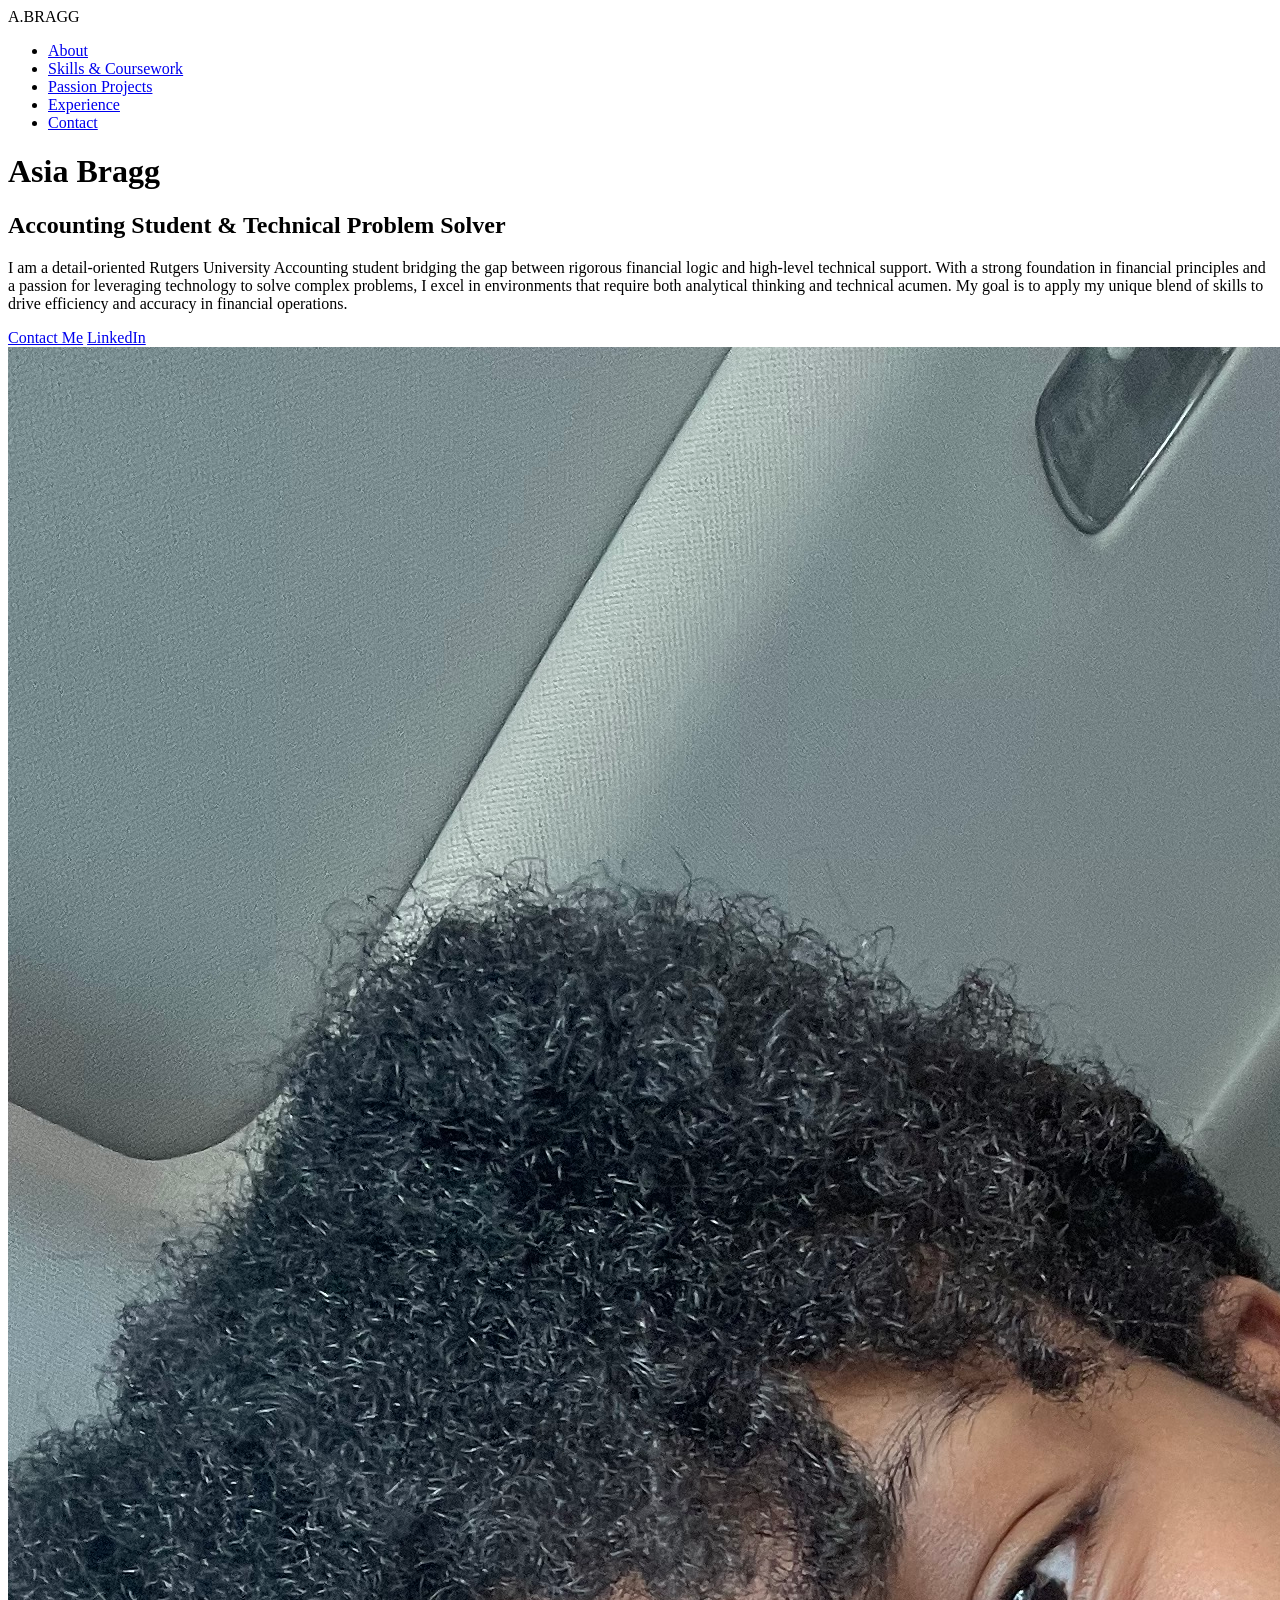
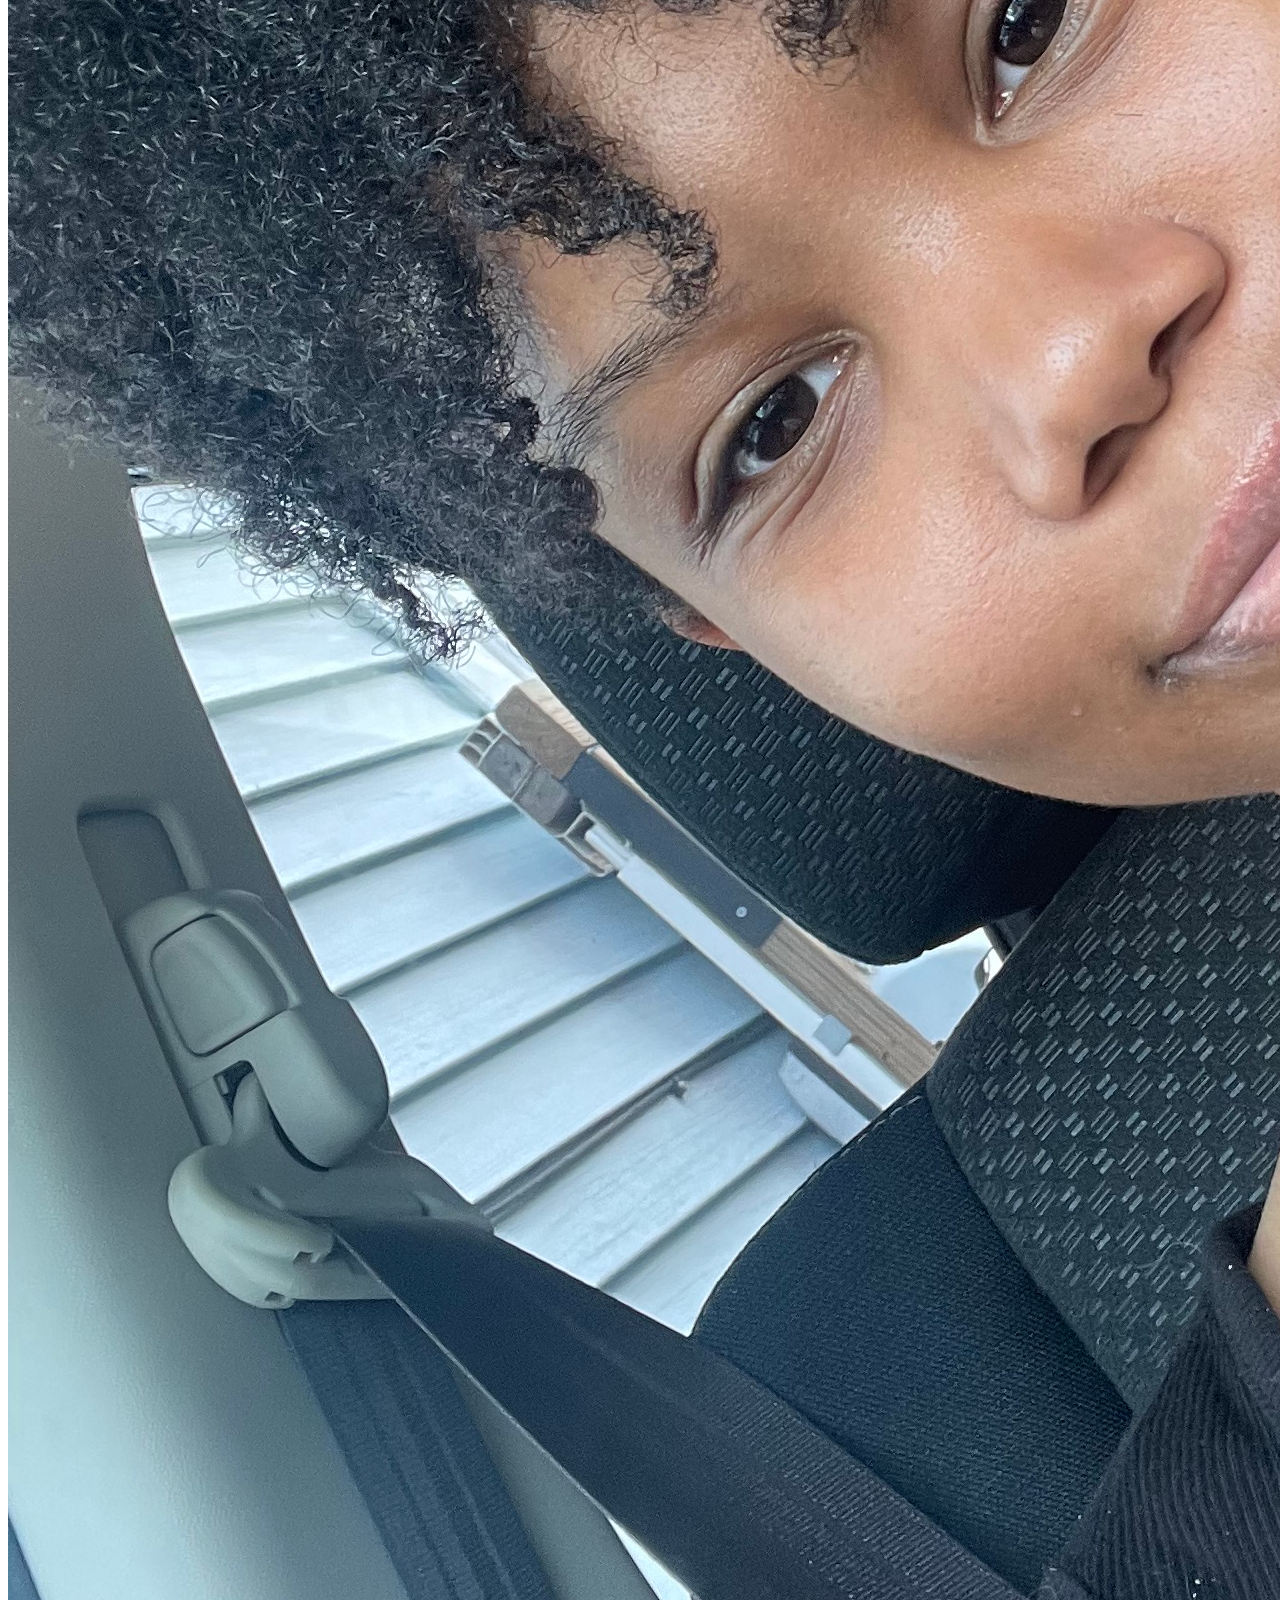
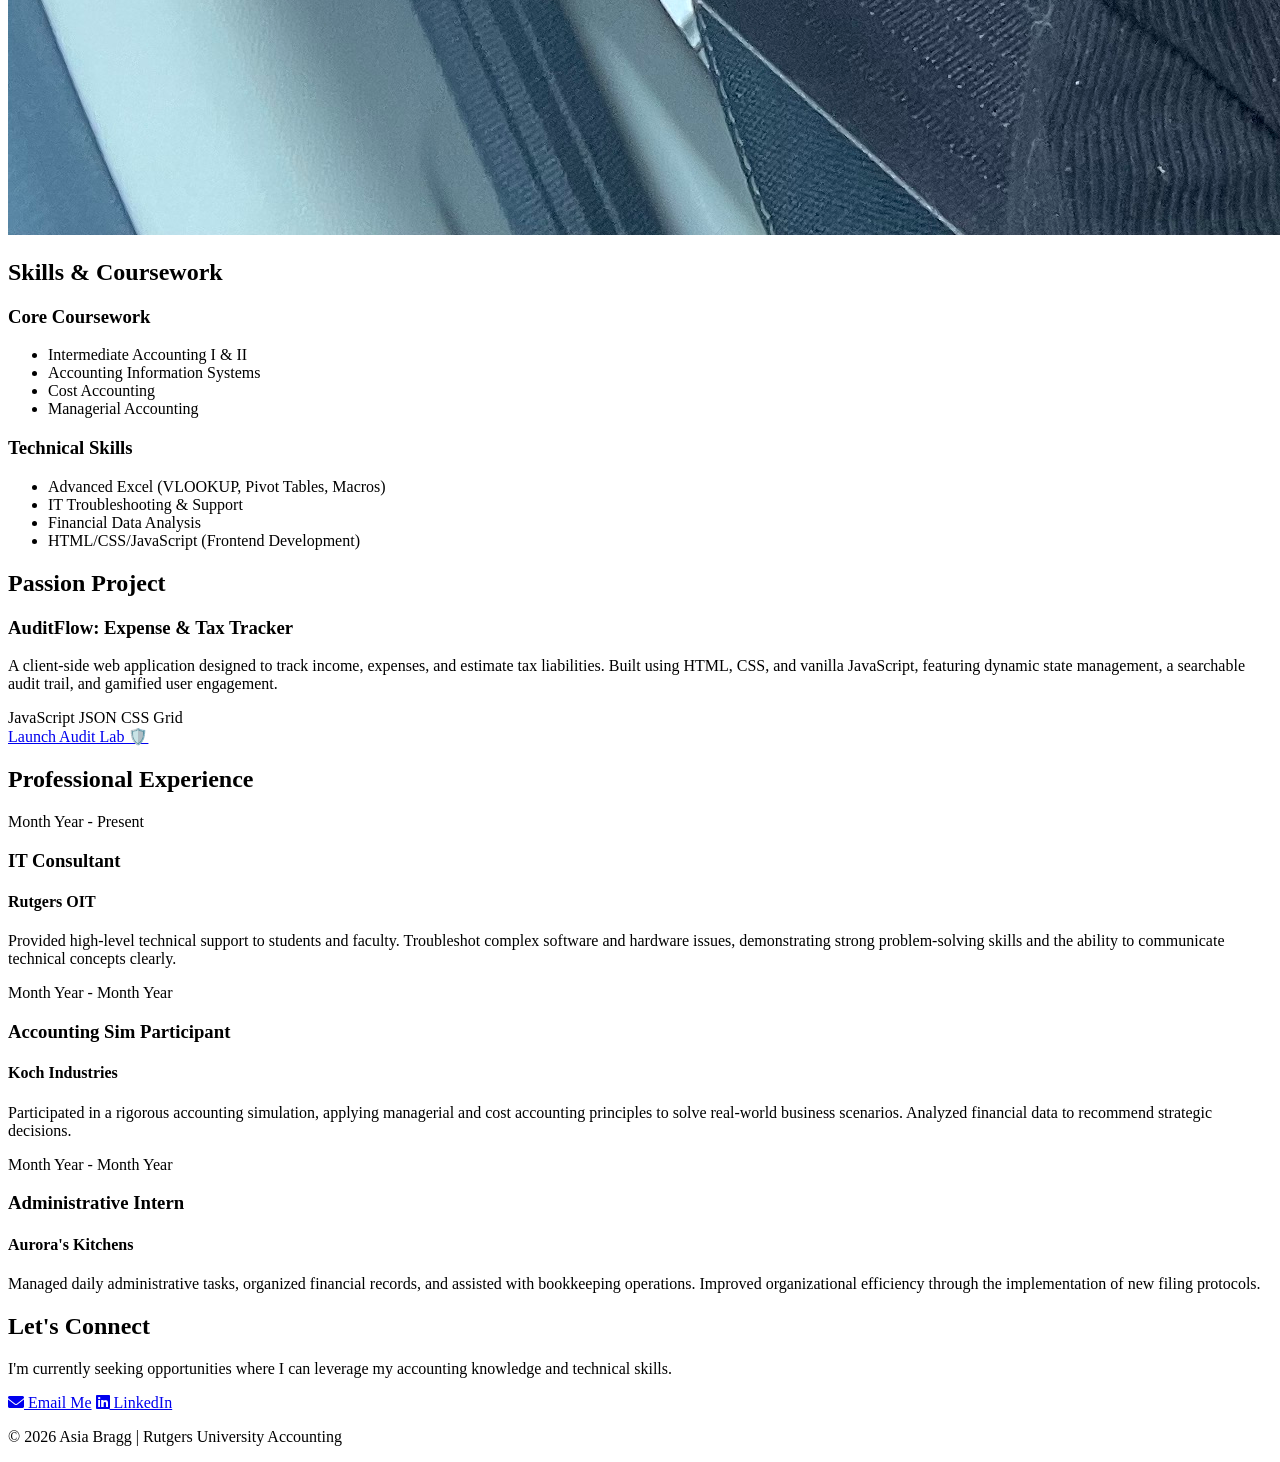
==== index.html @ c8099f39 "Update index.html" ====
<!DOCTYPE html>
<html lang="en">
<head>
    <meta charset="UTF-8">
    <meta name="viewport" content="width=device-width, initial-scale=1.0">
    <title>Asia Bragg | Portfolio</title>
    <link rel="stylesheet" href="style.css">
    <link rel="stylesheet" href="https://cdnjs.cloudflare.com/ajax/libs/font-awesome/6.0.0/css/all.min.css">
</head>
<body>

    <nav class="navbar slide-down">
        <div class="logo">A.BRAGG</div>
        <ul class="nav-links">
            <li><a href="#about">About</a></li>
            <li><a href="#skills">Skills & Coursework</a></li>
            <li><a href="#projects">Passion Projects</a></li>
            <li><a href="#experience">Experience</a></li>
            <li><a href="#contact">Contact</a></li>
        </ul>
    </nav>

    <header id="about" class="hero-section fade-in">
        <div class="hero-content">
            <h1>Asia Bragg</h1>
            <h2>Accounting Student & Technical Problem Solver</h2>
            <p class="professional-summary">
                I am a detail-oriented Rutgers University Accounting student bridging the gap between rigorous financial logic and high-level technical support. With a strong foundation in financial principles and a passion for leveraging technology to solve complex problems, I excel in environments that require both analytical thinking and technical acumen. My goal is to apply my unique blend of skills to drive efficiency and accuracy in financial operations.
            </p>
            <div class="hero-actions">
                <a href="#contact" class="btn primary-btn">Contact Me</a>
                <a href="https://www.linkedin.com/in/asia-bragg-b062862b4/" target="_blank" class="btn secondary-btn">LinkedIn</a>
            </div>
        </div>
        <div class="hero-image slide-up">
            <img src="assets/profilepic.jpeg" alt="Asia Bragg Portrait">
        </div>
    </header>

    <section id="skills" class="section-container fade-in-scroll">
        <h2 class="section-title">Skills & Coursework</h2>
        <div class="skills-grid">
            <div class="skill-category card hover-lift">
                <h3>Core Coursework</h3>
                <ul>
                    <li>Intermediate Accounting I & II</li>
                    <li>Accounting Information Systems</li>
                    <li>Cost Accounting</li>
                    <li>Managerial Accounting</li>
                </ul>
            </div>
            <div class="skill-category card hover-lift">
                <h3>Technical Skills</h3>
                <ul>
                    <li>Advanced Excel (VLOOKUP, Pivot Tables, Macros)</li>
                    <li>IT Troubleshooting & Support</li>
                    <li>Financial Data Analysis</li>
                    <li>HTML/CSS/JavaScript (Frontend Development)</li>
                </ul>
            </div>
        </div>
    </section>

    <section id="projects" class="section-container bg-light fade-in-scroll">
        <h2 class="section-title">Passion Project</h2>
        <div class="project-card card hover-scale">
            <div class="project-info">
                <h3>AuditFlow: Expense & Tax Tracker</h3>
                <p>A client-side web application designed to track income, expenses, and estimate tax liabilities. Built using HTML, CSS, and vanilla JavaScript, featuring dynamic state management, a searchable audit trail, and gamified user engagement.</p>
                <div class="project-tags">
                    <span>JavaScript</span>
                    <span>JSON</span>
                    <span>CSS Grid</span>
                </div>
                <a href="audit-lab/index.html" class="btn primary-btn mt-1">Launch Audit Lab 🛡️</a>
            </div>
        </div>
    </section>

    <section id="experience" class="section-container fade-in-scroll">
        <h2 class="section-title">Professional Experience</h2>
        <div class="timeline">
            
            <div class="timeline-item card slide-in-left">
                <div class="timeline-date">Month Year - Present</div>
                <h3>IT Consultant</h3>
                <h4>Rutgers OIT</h4>
                <p>
                    Provided high-level technical support to students and faculty. Troubleshot complex software and hardware issues, demonstrating strong problem-solving skills and the ability to communicate technical concepts clearly.
                </p>
            </div>

            <div class="timeline-item card slide-in-right">
                <div class="timeline-date">Month Year - Month Year</div>
                <h3>Accounting Sim Participant</h3>
                <h4>Koch Industries</h4>
                <p>
                    Participated in a rigorous accounting simulation, applying managerial and cost accounting principles to solve real-world business scenarios. Analyzed financial data to recommend strategic decisions.
                </p>
            </div>

            <div class="timeline-item card slide-in-left">
                <div class="timeline-date">Month Year - Month Year</div>
                <h3>Administrative Intern</h3>
                <h4>Aurora's Kitchens</h4>
                <p>
                    Managed daily administrative tasks, organized financial records, and assisted with bookkeeping operations. Improved organizational efficiency through the implementation of new filing protocols.
                </p>
            </div>

        </div>
    </section>

    <section id="contact" class="section-container bg-dark fade-in-scroll text-center">
        <h2 class="section-title text-white">Let's Connect</h2>
        <p class="text-white mb-2">I'm currently seeking opportunities where I can leverage my accounting knowledge and technical skills.</p>
        <div class="contact-links">
            <a href="mailto:your.email@rutgers.edu" class="contact-btn pulse"><i class="fas fa-envelope"></i> Email Me</a>
            <a href="https://www.linkedin.com/in/asia-bragg-b062862b4/" target="_blank" class="contact-btn pulse"><i class="fab fa-linkedin"></i> LinkedIn</a>
        </div>
    </section>

    <footer>
        <p>© 2026 Asia Bragg | Rutgers University Accounting</p>
    </footer>

    <script>
        // Simple Intersection Observer for scroll animations
        const observerOptions = {
            root: null,
            rootMargin: '0px',
            threshold: 0.1
        };

        const observer = new IntersectionObserver((entries, observer) => {
            entries.forEach(entry => {
                if (entry.isIntersecting) {
                    entry.target.classList.add('visible');
                    observer.unobserve(entry.target); // Optional: stop observing once visible
                }
            });
        }, observerOptions);

        document.querySelectorAll('.fade-in-scroll, .slide-in-left, .slide-in-right').forEach((element) => {
            observer.observe(element);
        });
    </script>
</body>
</html>
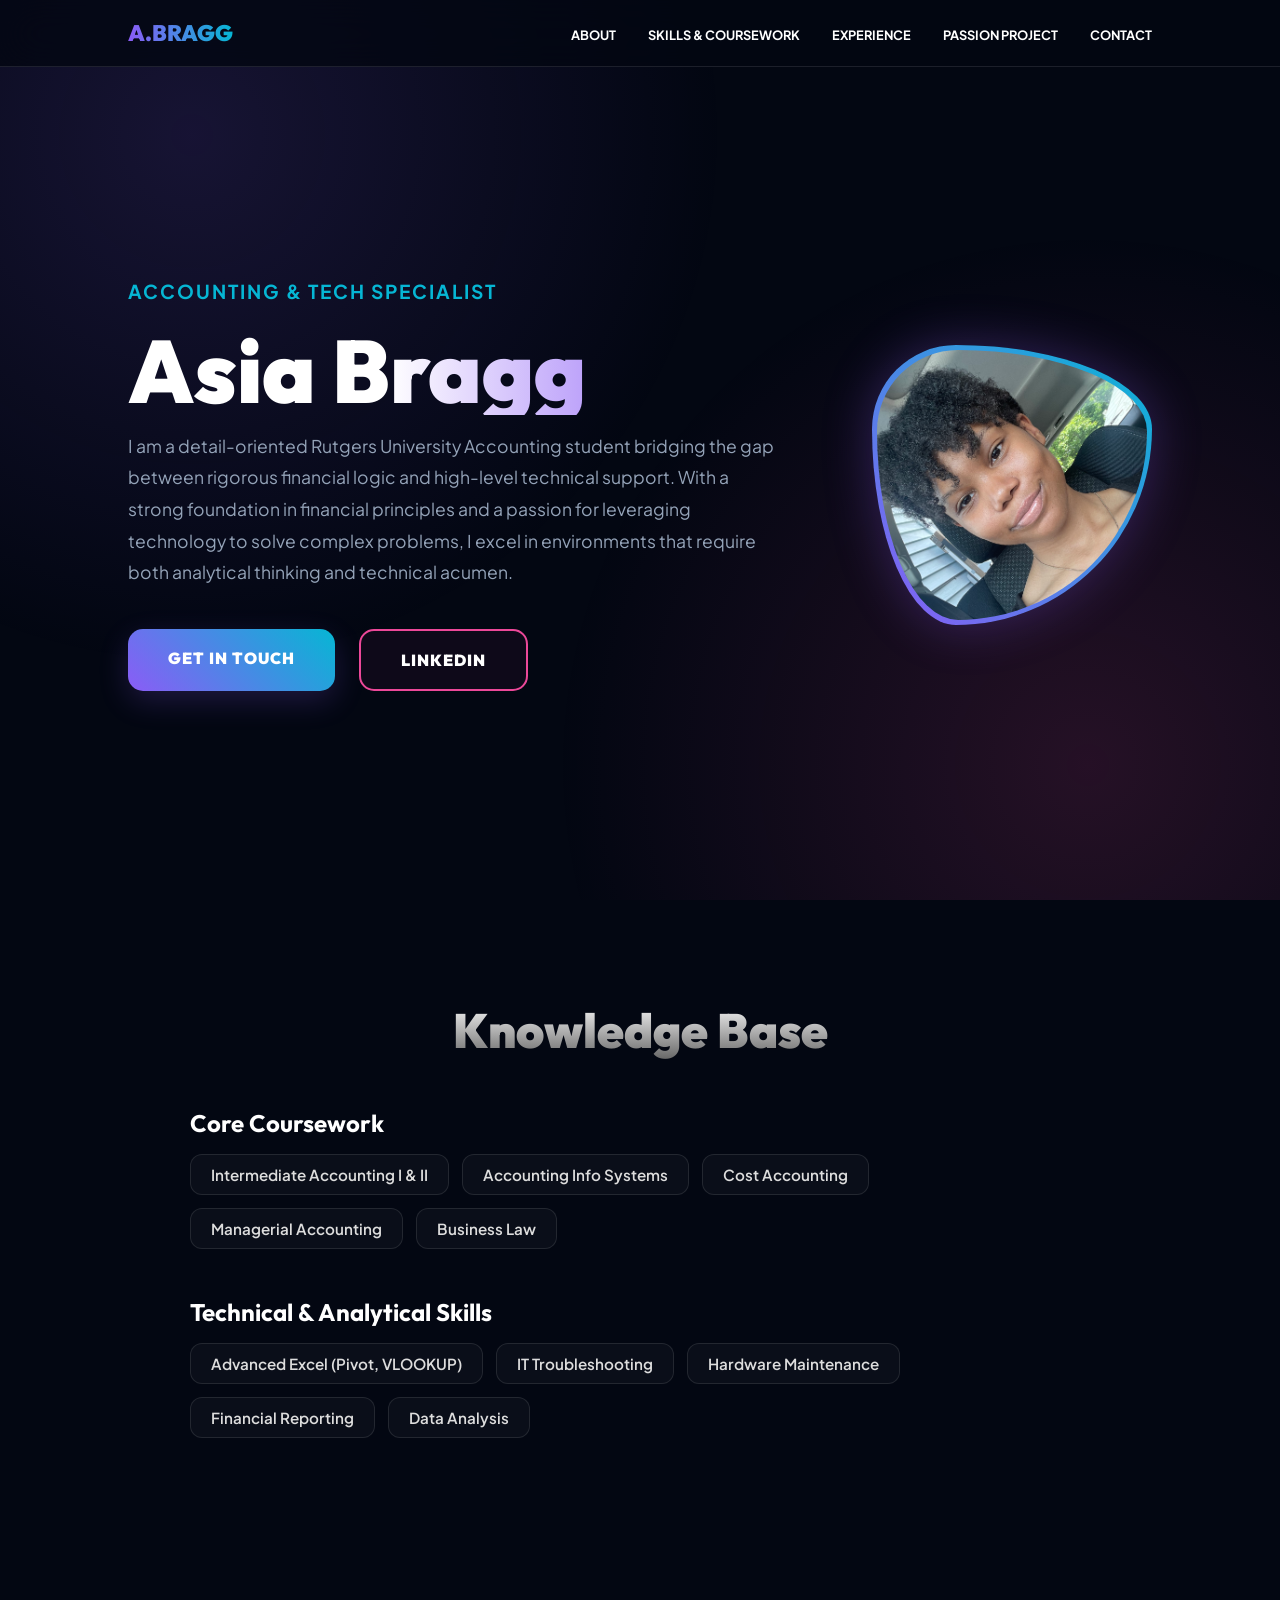
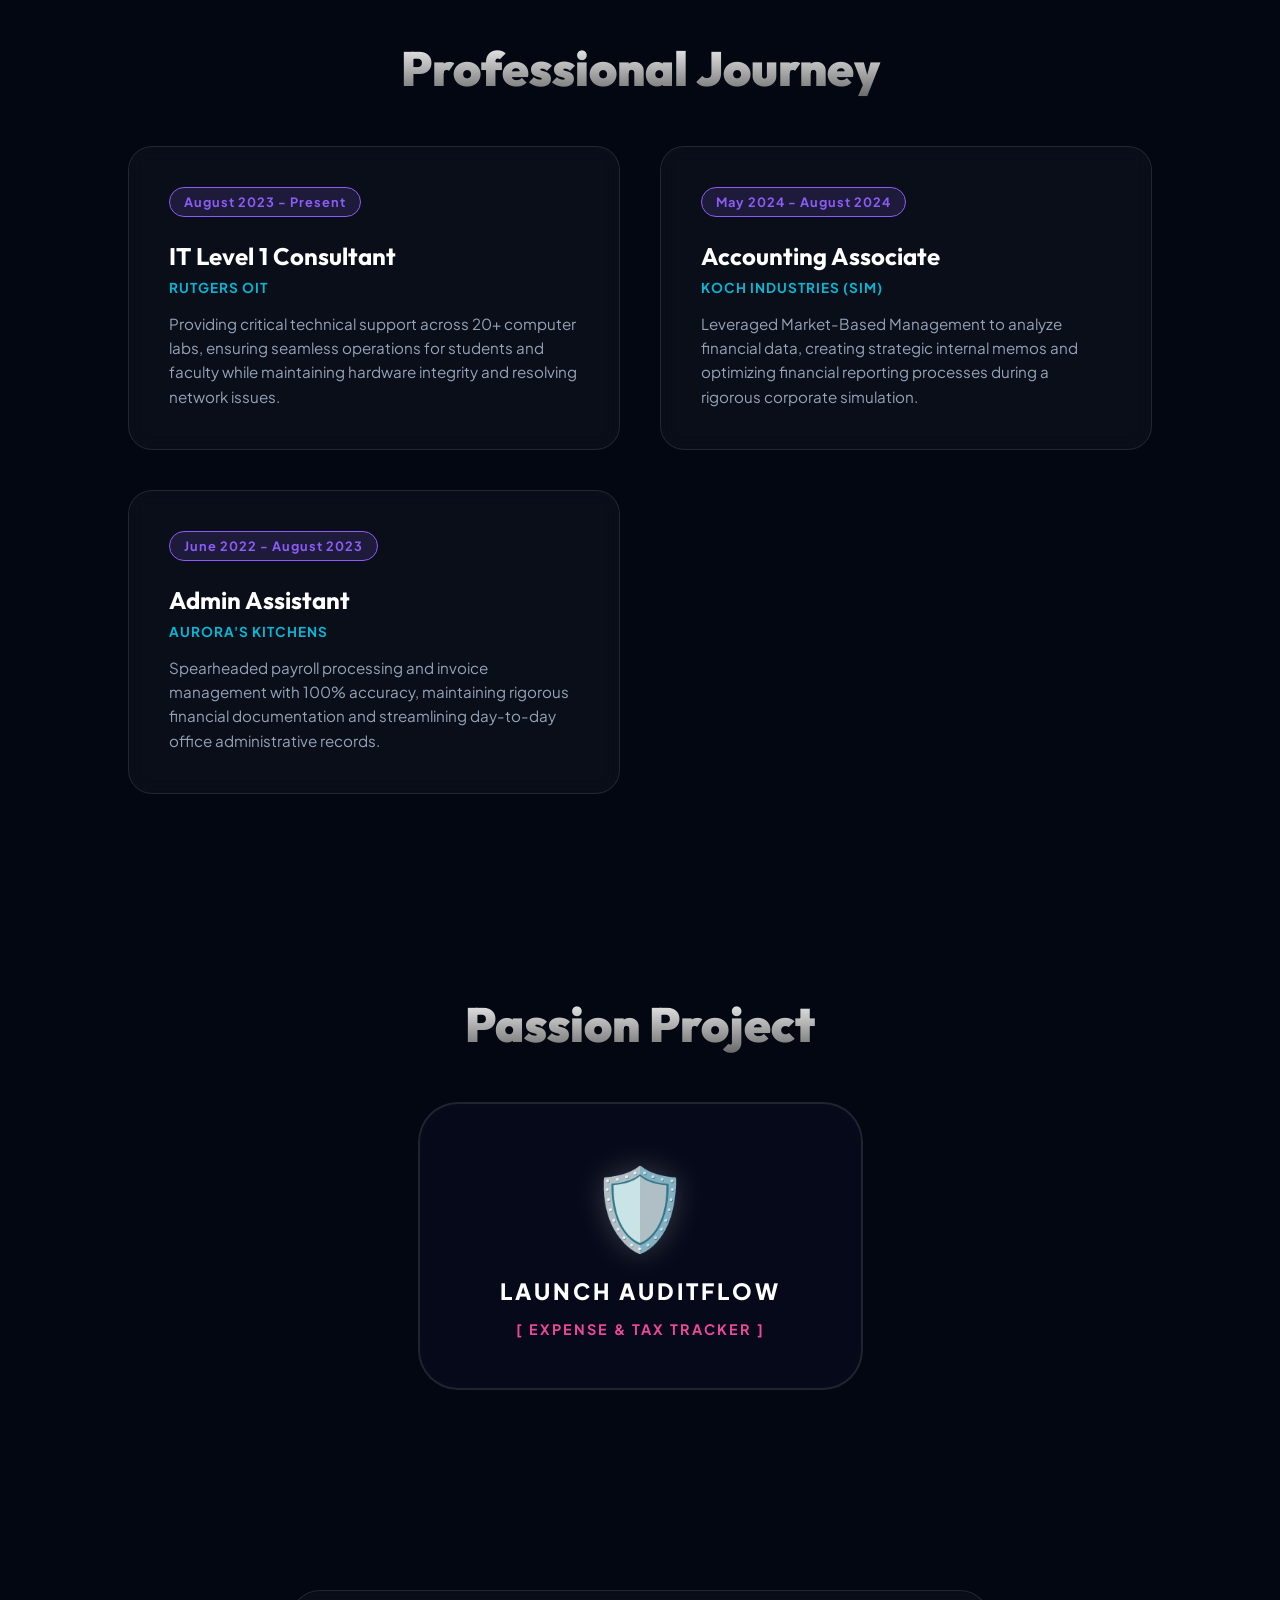
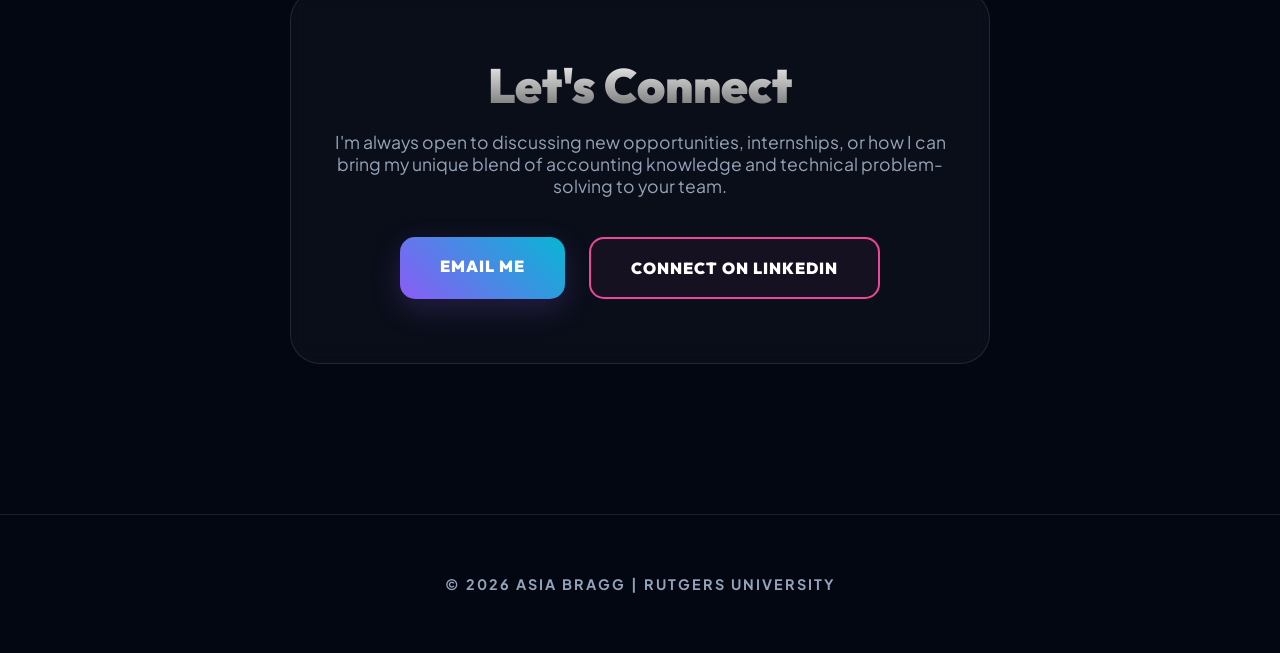
==== commit cf082796: "Update index.html" ====
--- a/index.html
+++ b/index.html
@@ -4,146 +4,277 @@
     <meta charset="UTF-8">
     <meta name="viewport" content="width=device-width, initial-scale=1.0">
     <title>Asia Bragg | Portfolio</title>
-    <link rel="stylesheet" href="style.css">
-    <link rel="stylesheet" href="https://cdnjs.cloudflare.com/ajax/libs/font-awesome/6.0.0/css/all.min.css">
+    <link href="https://fonts.googleapis.com/css2?family=Outfit:wght@300;600;900&family=Plus+Jakarta+Sans:wght@400;700&display=swap" rel="stylesheet">
+    <style>
+        :root {
+            --bg-color: #030712;
+            --primary: #8b5cf6; 
+            --secondary: #ec4899; 
+            --tertiary: #06b6d4; 
+            --text-main: #ffffff;
+            --text-muted: #94a3b8;
+            --glass: rgba(255, 255, 255, 0.03);
+            --glass-border: rgba(255, 255, 255, 0.1);
+        }
+
+        * { margin: 0; padding: 0; box-sizing: border-box; scroll-behavior: smooth; font-family: 'Plus Jakarta Sans', sans-serif; }
+        h1, h2, h3, h4, .logo, .btn { font-family: 'Outfit', sans-serif; }
+        body { background-color: var(--bg-color); color: var(--text-main); overflow-x: hidden; min-height: 100vh; }
+
+        /* --- Animated Background --- */
+        .gradient-bg {
+            position: fixed; top: 0; left: 0; width: 100%; height: 100%; z-index: -1;
+            background: radial-gradient(circle at 15% 15%, rgba(139, 92, 246, 0.15) 0%, transparent 40%),
+                        radial-gradient(circle at 85% 85%, rgba(236, 72, 153, 0.15) 0%, transparent 40%);
+            animation: bgShift 15s infinite alternate ease-in-out;
+        }
+        @keyframes bgShift { 0% { transform: scale(1); } 100% { transform: scale(1.1); } }
+
+        /* --- Navigation --- */
+        nav {
+            position: fixed; top: 0; width: 100%; padding: 1.2rem 10%;
+            display: flex; justify-content: space-between; align-items: center;
+            background: rgba(3, 7, 18, 0.8); backdrop-filter: blur(20px); z-index: 1000;
+            border-bottom: 1px solid var(--glass-border);
+        }
+        nav .logo { font-weight: 900; font-size: 1.4rem; background: linear-gradient(to right, var(--primary), var(--tertiary)); -webkit-background-clip: text; -webkit-text-fill-color: transparent; }
+        nav ul { display: flex; list-style: none; gap: 2rem; }
+        nav a { color: var(--text-main); text-decoration: none; font-size: 0.8rem; font-weight: 700; text-transform: uppercase; transition: 0.3s; }
+        nav a:hover { color: var(--secondary); text-shadow: 0 0 10px var(--secondary); }
+
+        /* --- Header & Typography --- */
+        header { min-height: 100vh; display: flex; align-items: center; padding: 120px 10% 50px; }
+        .hero-container { display: flex; align-items: center; justify-content: space-between; width: 100%; gap: 4rem; }
+        
+        .hero-content h1 { 
+            font-size: clamp(3.5rem, 8vw, 5.5rem); 
+            line-height: 1; margin-bottom: 1rem; font-weight: 900;
+            background: linear-gradient(to right, #fff 20%, var(--primary), var(--secondary), var(--tertiary));
+            background-size: 200% auto;
+            -webkit-background-clip: text;
+            -webkit-text-fill-color: transparent;
+            animation: textFlow 8s linear infinite;
+        }
+        @keyframes textFlow { to { background-position: 200% center; } }
+        
+        .subtitle { color: var(--tertiary); font-size: 1.2rem; font-weight: 700; text-transform: uppercase; letter-spacing: 2px; margin-bottom: 1.5rem; }
+        .summary { color: var(--text-muted); font-size: 1.1rem; max-width: 650px; line-height: 1.8; margin-bottom: 2.5rem; }
+
+        /* --- Image Frame --- */
+        .profile-frame { width: 280px; height: 280px; background: linear-gradient(45deg, var(--primary), var(--tertiary)); border-radius: 30% 70% 70% 30% / 30% 30% 70% 70%; padding: 5px; animation: morph 7s ease-in-out infinite alternate; box-shadow: 0 0 50px rgba(139, 92, 246, 0.3); }
+        .profile-img { width: 100%; height: 100%; object-fit: cover; border-radius: inherit; background: var(--bg-color); }
+        @keyframes morph { 0% { border-radius: 30% 70% 70% 30% / 30% 30% 70% 70%; } 100% { border-radius: 50% 50% 33% 67% / 55% 27% 73% 45%; } }
+
+        /* --- Sections & Titles --- */
+        section { padding: 100px 10%; }
+        h2 { font-size: 3rem; font-weight: 900; margin-bottom: 3rem; text-align: center; background: linear-gradient(to bottom, #fff, #666); -webkit-background-clip: text; -webkit-text-fill-color: transparent; }
+
+        /* --- Skills & Coursework --- */
+        .skills-container { display: flex; flex-direction: column; gap: 3rem; max-width: 900px; margin: 0 auto; }
+        .skills-group h3 { font-size: 1.5rem; margin-bottom: 1rem; color: var(--text-main); }
+        .skills-grid { display: flex; flex-wrap: wrap; gap: 0.8rem; }
+        .pill { 
+            background: var(--glass); border: 1px solid var(--glass-border); 
+            padding: 10px 20px; border-radius: 12px; font-size: 0.95rem; font-weight: 600; 
+            color: #ddd; transition: 0.4s cubic-bezier(0.175, 0.885, 0.32, 1.275); 
+        }
+        .pill:hover { border-color: var(--tertiary); transform: translateY(-5px); background: rgba(6, 182, 212, 0.1); color: #fff; box-shadow: 0 5px 15px rgba(6, 182, 212, 0.2); }
+
+        /* --- Experience Cards --- */
+        .card { 
+            background: var(--glass); padding: 2.5rem; border-radius: 24px; 
+            border: 1px solid var(--glass-border); backdrop-filter: blur(10px); 
+            transition: 0.4s cubic-bezier(0.175, 0.885, 0.32, 1.275);
+            position: relative; overflow: hidden; display: flex; flex-direction: column;
+        }
+        .card:hover { 
+            transform: translateY(-12px) scale(1.02); 
+            border-color: var(--primary); 
+            background: rgba(255,255,255,0.05);
+            box-shadow: 0 20px 40px rgba(0,0,0,0.4), 0 0 20px rgba(139, 92, 246, 0.1);
+        }
+        .date-badge { display: inline-block; padding: 6px 14px; background: rgba(139, 92, 246, 0.15); border: 1px solid var(--primary); color: var(--primary); font-size: 0.8rem; font-weight: 700; border-radius: 20px; margin-bottom: 1.5rem; align-self: flex-start; letter-spacing: 1px; }
+        .card h3 { font-size: 1.5rem; margin-bottom: 0.5rem; }
+        .card p.company { font-weight: 700; color: var(--tertiary); margin-bottom: 1rem; text-transform: uppercase; font-size: 0.85rem; letter-spacing: 1px; }
+        .card p.desc { font-size: 0.95rem; color: var(--text-muted); line-height: 1.6; }
+
+        /* --- Software Launcher --- */
+        .software-launcher { text-align: center; }
+        .app-btn {
+            display: inline-flex; flex-direction: column; align-items: center;
+            padding: 50px 80px; background: rgba(139, 92, 246, 0.03);
+            border: 2px solid var(--glass-border); border-radius: 40px;
+            text-decoration: none; transition: 0.5s;
+            box-shadow: inset 0 0 20px rgba(255,255,255,0.02);
+            position: relative; overflow: hidden;
+        }
+        .app-btn::before { content: ''; position: absolute; top: 0; left: -100%; width: 100%; height: 100%; background: linear-gradient(90deg, transparent, rgba(255,255,255,0.1), transparent); transition: 0.5s; }
+        .app-btn:hover::before { left: 100%; }
+        .app-btn:hover { 
+            transform: scale(1.05); border-color: var(--secondary); 
+            background: rgba(236, 72, 153, 0.05);
+            box-shadow: 0 0 40px rgba(236, 72, 153, 0.2);
+        }
+        .app-icon { font-size: 80px; margin-bottom: 20px; filter: drop-shadow(0 0 15px rgba(255,255,255,0.2)); }
+        .app-label { color: white; font-weight: 900; font-size: 1.4rem; letter-spacing: 3px; }
+
+        /* --- Contact Area --- */
+        .contact-box {
+            background: var(--glass); border: 1px solid var(--glass-border);
+            border-radius: 30px; padding: 4rem 2rem; text-align: center; max-width: 700px; margin: 0 auto;
+            backdrop-filter: blur(10px);
+        }
+        .contact-box p { color: var(--text-muted); margin-bottom: 2.5rem; font-size: 1.1rem; }
+        .btn-group { display: flex; justify-content: center; gap: 1.5rem; flex-wrap: wrap; }
+
+        /* --- Buttons --- */
+        .btn { padding: 1.2rem 2.5rem; color: white; font-weight: 900; border-radius: 15px; text-decoration: none; display: inline-block; transition: 0.3s; letter-spacing: 1px; }
+        .btn-primary { background: linear-gradient(45deg, var(--primary), var(--tertiary)); box-shadow: 0 10px 30px rgba(139, 92, 246, 0.2); }
+        .btn-primary:hover { transform: translateY(-4px); box-shadow: 0 15px 40px rgba(139, 92, 246, 0.4); }
+        .btn-outline { border: 2px solid var(--secondary); background: rgba(236, 72, 153, 0.05); color: white; }
+        .btn-outline:hover { background: var(--secondary); transform: translateY(-4px); box-shadow: 0 10px 30px rgba(236, 72, 153, 0.3); }
+
+        /* --- Scroll Reveal Animations --- */
+        .reveal { opacity: 0; transform: translateY(60px); transition: all 0.8s cubic-bezier(0.5, 0, 0, 1); }
+        .reveal.active { opacity: 1; transform: translateY(0); }
+
+        @media (max-width: 968px) { 
+            .hero-container { flex-direction: column-reverse; text-align: center; } 
+            nav ul { display: none; } 
+            .summary { margin: 0 auto 2.5rem auto; }
+            .skills-group h3 { text-align: center; }
+            .skills-grid { justify-content: center; }
+        }
+    </style>
 </head>
 <body>
 
-    <nav class="navbar slide-down">
+    <div class="gradient-bg"></div>
+
+    <nav>
         <div class="logo">A.BRAGG</div>
-        <ul class="nav-links">
+        <ul>
             <li><a href="#about">About</a></li>
             <li><a href="#skills">Skills & Coursework</a></li>
-            <li><a href="#projects">Passion Projects</a></li>
             <li><a href="#experience">Experience</a></li>
+            <li><a href="#project">Passion Project</a></li>
             <li><a href="#contact">Contact</a></li>
         </ul>
     </nav>
 
-    <header id="about" class="hero-section fade-in">
-        <div class="hero-content">
-            <h1>Asia Bragg</h1>
-            <h2>Accounting Student & Technical Problem Solver</h2>
-            <p class="professional-summary">
-                I am a detail-oriented Rutgers University Accounting student bridging the gap between rigorous financial logic and high-level technical support. With a strong foundation in financial principles and a passion for leveraging technology to solve complex problems, I excel in environments that require both analytical thinking and technical acumen. My goal is to apply my unique blend of skills to drive efficiency and accuracy in financial operations.
-            </p>
-            <div class="hero-actions">
-                <a href="#contact" class="btn primary-btn">Contact Me</a>
-                <a href="https://www.linkedin.com/in/asia-bragg-b062862b4/" target="_blank" class="btn secondary-btn">LinkedIn</a>
-            </div>
-        </div>
-        <div class="hero-image slide-up">
-            <img src="assets/profilepic.jpeg" alt="Asia Bragg Portrait">
+    <header id="about">
+        <div class="hero-container reveal">
+            <div class="hero-content">
+                <p class="subtitle">Accounting & Tech Specialist</p>
+                <h1>Asia Bragg</h1>
+                <p class="summary">
+                    I am a detail-oriented Rutgers University Accounting student bridging the gap between rigorous financial logic and high-level technical support. With a strong foundation in financial principles and a passion for leveraging technology to solve complex problems, I excel in environments that require both analytical thinking and technical acumen.
+                </p>
+                <div class="btn-group" style="justify-content: flex-start;">
+                    <a href="#contact" class="btn btn-primary">GET IN TOUCH</a>
+                    <a href="https://www.linkedin.com/in/asia-bragg-b062862b4/" target="_blank" class="btn btn-outline">LINKEDIN</a>
+                </div>
+            </div>
+            <div class="profile-wrapper">
+                <div class="profile-frame">
+                    <img src="assets/profilepic.jpeg" alt="Asia" class="profile-img" onerror="this.src='https://via.placeholder.com/280/8b5cf6/ffffff?text=AB'">
+                </div>
+            </div>
         </div>
     </header>
 
-    <section id="skills" class="section-container fade-in-scroll">
-        <h2 class="section-title">Skills & Coursework</h2>
-        <div class="skills-grid">
-            <div class="skill-category card hover-lift">
+    <section id="skills">
+        <h2 class="reveal">Knowledge Base</h2>
+        <div class="skills-container reveal">
+            <div class="skills-group">
                 <h3>Core Coursework</h3>
-                <ul>
-                    <li>Intermediate Accounting I & II</li>
-                    <li>Accounting Information Systems</li>
-                    <li>Cost Accounting</li>
-                    <li>Managerial Accounting</li>
-                </ul>
-            </div>
-            <div class="skill-category card hover-lift">
-                <h3>Technical Skills</h3>
-                <ul>
-                    <li>Advanced Excel (VLOOKUP, Pivot Tables, Macros)</li>
-                    <li>IT Troubleshooting & Support</li>
-                    <li>Financial Data Analysis</li>
-                    <li>HTML/CSS/JavaScript (Frontend Development)</li>
-                </ul>
-            </div>
-        </div>
-    </section>
-
-    <section id="projects" class="section-container bg-light fade-in-scroll">
-        <h2 class="section-title">Passion Project</h2>
-        <div class="project-card card hover-scale">
-            <div class="project-info">
-                <h3>AuditFlow: Expense & Tax Tracker</h3>
-                <p>A client-side web application designed to track income, expenses, and estimate tax liabilities. Built using HTML, CSS, and vanilla JavaScript, featuring dynamic state management, a searchable audit trail, and gamified user engagement.</p>
-                <div class="project-tags">
-                    <span>JavaScript</span>
-                    <span>JSON</span>
-                    <span>CSS Grid</span>
-                </div>
-                <a href="audit-lab/index.html" class="btn primary-btn mt-1">Launch Audit Lab 🛡️</a>
-            </div>
-        </div>
-    </section>
-
-    <section id="experience" class="section-container fade-in-scroll">
-        <h2 class="section-title">Professional Experience</h2>
-        <div class="timeline">
-            
-            <div class="timeline-item card slide-in-left">
-                <div class="timeline-date">Month Year - Present</div>
-                <h3>IT Consultant</h3>
-                <h4>Rutgers OIT</h4>
-                <p>
-                    Provided high-level technical support to students and faculty. Troubleshot complex software and hardware issues, demonstrating strong problem-solving skills and the ability to communicate technical concepts clearly.
-                </p>
-            </div>
-
-            <div class="timeline-item card slide-in-right">
-                <div class="timeline-date">Month Year - Month Year</div>
-                <h3>Accounting Sim Participant</h3>
-                <h4>Koch Industries</h4>
-                <p>
-                    Participated in a rigorous accounting simulation, applying managerial and cost accounting principles to solve real-world business scenarios. Analyzed financial data to recommend strategic decisions.
-                </p>
-            </div>
-
-            <div class="timeline-item card slide-in-left">
-                <div class="timeline-date">Month Year - Month Year</div>
-                <h3>Administrative Intern</h3>
-                <h4>Aurora's Kitchens</h4>
-                <p>
-                    Managed daily administrative tasks, organized financial records, and assisted with bookkeeping operations. Improved organizational efficiency through the implementation of new filing protocols.
-                </p>
-            </div>
-
-        </div>
-    </section>
-
-    <section id="contact" class="section-container bg-dark fade-in-scroll text-center">
-        <h2 class="section-title text-white">Let's Connect</h2>
-        <p class="text-white mb-2">I'm currently seeking opportunities where I can leverage my accounting knowledge and technical skills.</p>
-        <div class="contact-links">
-            <a href="mailto:your.email@rutgers.edu" class="contact-btn pulse"><i class="fas fa-envelope"></i> Email Me</a>
-            <a href="https://www.linkedin.com/in/asia-bragg-b062862b4/" target="_blank" class="contact-btn pulse"><i class="fab fa-linkedin"></i> LinkedIn</a>
-        </div>
-    </section>
-
-    <footer>
-        <p>© 2026 Asia Bragg | Rutgers University Accounting</p>
+                <div class="skills-grid">
+                    <div class="pill">Intermediate Accounting I & II</div>
+                    <div class="pill">Accounting Info Systems</div>
+                    <div class="pill">Cost Accounting</div>
+                    <div class="pill">Managerial Accounting</div>
+                    <div class="pill">Business Law</div>
+                </div>
+            </div>
+            <div class="skills-group">
+                <h3>Technical & Analytical Skills</h3>
+                <div class="skills-grid">
+                    <div class="pill">Advanced Excel (Pivot, VLOOKUP)</div>
+                    <div class="pill">IT Troubleshooting</div>
+                    <div class="pill">Hardware Maintenance</div>
+                    <div class="pill">Financial Reporting</div>
+                    <div class="pill">Data Analysis</div>
+                </div>
+            </div>
+        </div>
+    </section>
+
+    <section id="experience">
+        <h2 class="reveal">Professional Journey</h2>
+        <div style="display: grid; grid-template-columns: repeat(auto-fit, minmax(320px, 1fr)); gap: 2.5rem;">
+            <div class="card reveal">
+                <div class="date-badge">August 2023 - Present</div>
+                <h3>IT Level 1 Consultant</h3>
+                <p class="company">Rutgers OIT</p>
+                <p class="desc">Providing critical technical support across 20+ computer labs, ensuring seamless operations for students and faculty while maintaining hardware integrity and resolving network issues.</p>
+            </div>
+            <div class="card reveal" style="transition-delay: 0.1s;">
+                <div class="date-badge">May 2024 - August 2024</div>
+                <h3>Accounting Associate</h3>
+                <p class="company">Koch Industries (Sim)</p>
+                <p class="desc">Leveraged Market-Based Management to analyze financial data, creating strategic internal memos and optimizing financial reporting processes during a rigorous corporate simulation.</p>
+            </div>
+            <div class="card reveal" style="transition-delay: 0.2s;">
+                <div class="date-badge">June 2022 - August 2023</div>
+                <h3>Admin Assistant</h3>
+                <p class="company">Aurora's Kitchens</p>
+                <p class="desc">Spearheaded payroll processing and invoice management with 100% accuracy, maintaining rigorous financial documentation and streamlining day-to-day office administrative records.</p>
+            </div>
+        </div>
+    </section>
+
+    <section id="project">
+        <h2 class="reveal">Passion Project</h2>
+        <div class="software-launcher reveal">
+            <a href="audit-lab/index.html" target="_blank" class="app-btn">
+                <div class="app-icon">🛡️</div>
+                <div class="app-label">LAUNCH AUDITFLOW</div>
+                <p style="color: var(--secondary); font-weight: bold; margin-top: 15px; font-size: 0.9rem; letter-spacing: 2px;">[ EXPENSE & TAX TRACKER ]</p>
+            </a>
+        </div>
+    </section>
+
+    <section id="contact">
+        <div class="contact-box reveal">
+            <h2 style="margin-bottom: 1rem;">Let's Connect</h2>
+            <p>I'm always open to discussing new opportunities, internships, or how I can bring my unique blend of accounting knowledge and technical problem-solving to your team.</p>
+            <div class="btn-group">
+                <a href="mailto:your.email@rutgers.edu" class="btn btn-primary">EMAIL ME</a>
+                <a href="https://www.linkedin.com/in/asia-bragg-b062862b4/" target="_blank" class="btn btn-outline">CONNECT ON LINKEDIN</a>
+            </div>
+        </div>
+    </section>
+
+    <footer style="padding: 60px 20px; text-align: center; color: var(--text-muted); border-top: 1px solid var(--glass-border); margin-top: 50px;">
+        <p style="letter-spacing: 2px; font-weight: 700; font-size: 0.9rem;">© 2026 ASIA BRAGG | RUTGERS UNIVERSITY</p>
     </footer>
 
     <script>
-        // Simple Intersection Observer for scroll animations
-        const observerOptions = {
-            root: null,
-            rootMargin: '0px',
-            threshold: 0.1
-        };
-
-        const observer = new IntersectionObserver((entries, observer) => {
-            entries.forEach(entry => {
-                if (entry.isIntersecting) {
-                    entry.target.classList.add('visible');
-                    observer.unobserve(entry.target); // Optional: stop observing once visible
+        function reveal() {
+            var reveals = document.querySelectorAll(".reveal");
+            for (var i = 0; i < reveals.length; i++) {
+                var windowHeight = window.innerHeight;
+                var elementTop = reveals[i].getBoundingClientRect().top;
+                var elementVisible = 100; // Trigger distance
+                if (elementTop < windowHeight - elementVisible) {
+                    reveals[i].classList.add("active");
                 }
-            });
-        }, observerOptions);
-
-        document.querySelectorAll('.fade-in-scroll, .slide-in-left, .slide-in-right').forEach((element) => {
-            observer.observe(element);
-        });
+            }
+        }
+        // Listen for scroll events
+        window.addEventListener("scroll", reveal);
+        // Trigger once on load to show elements already in view
+        reveal();
     </script>
 </body>
 </html>
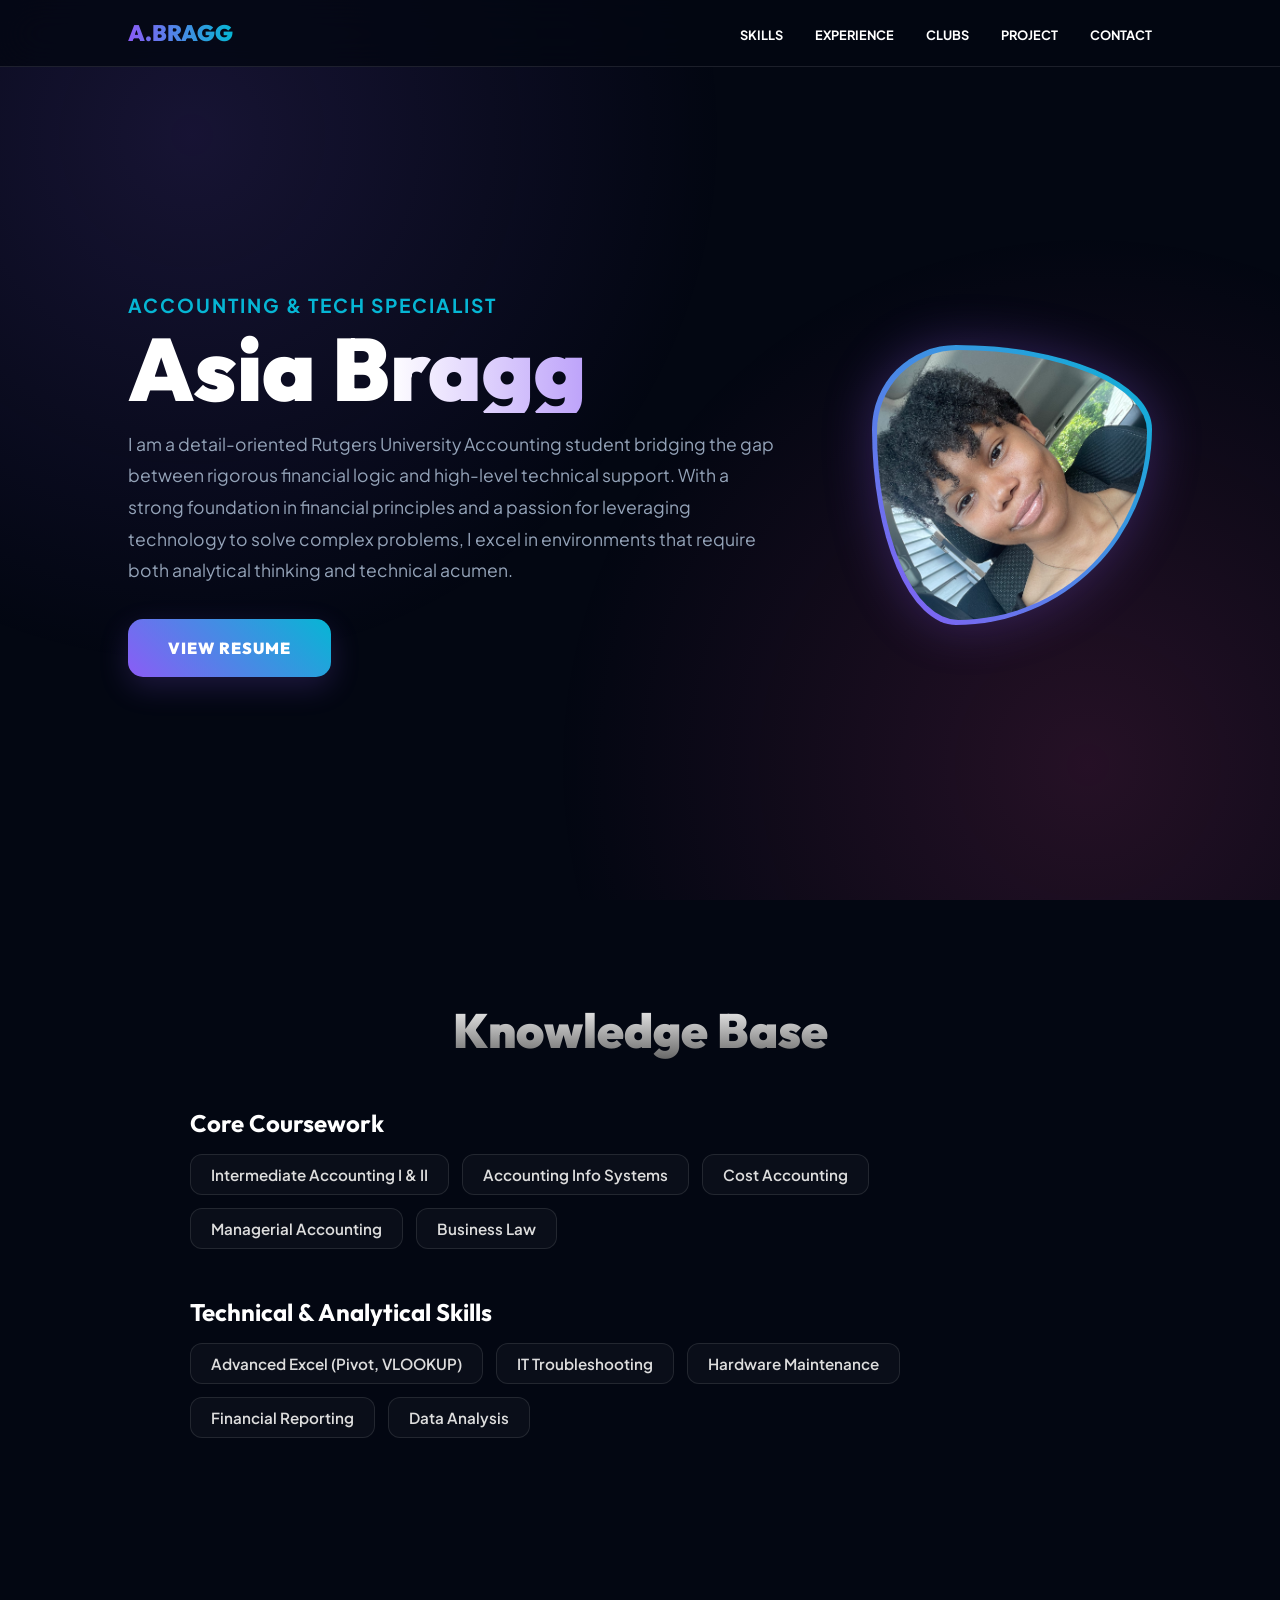
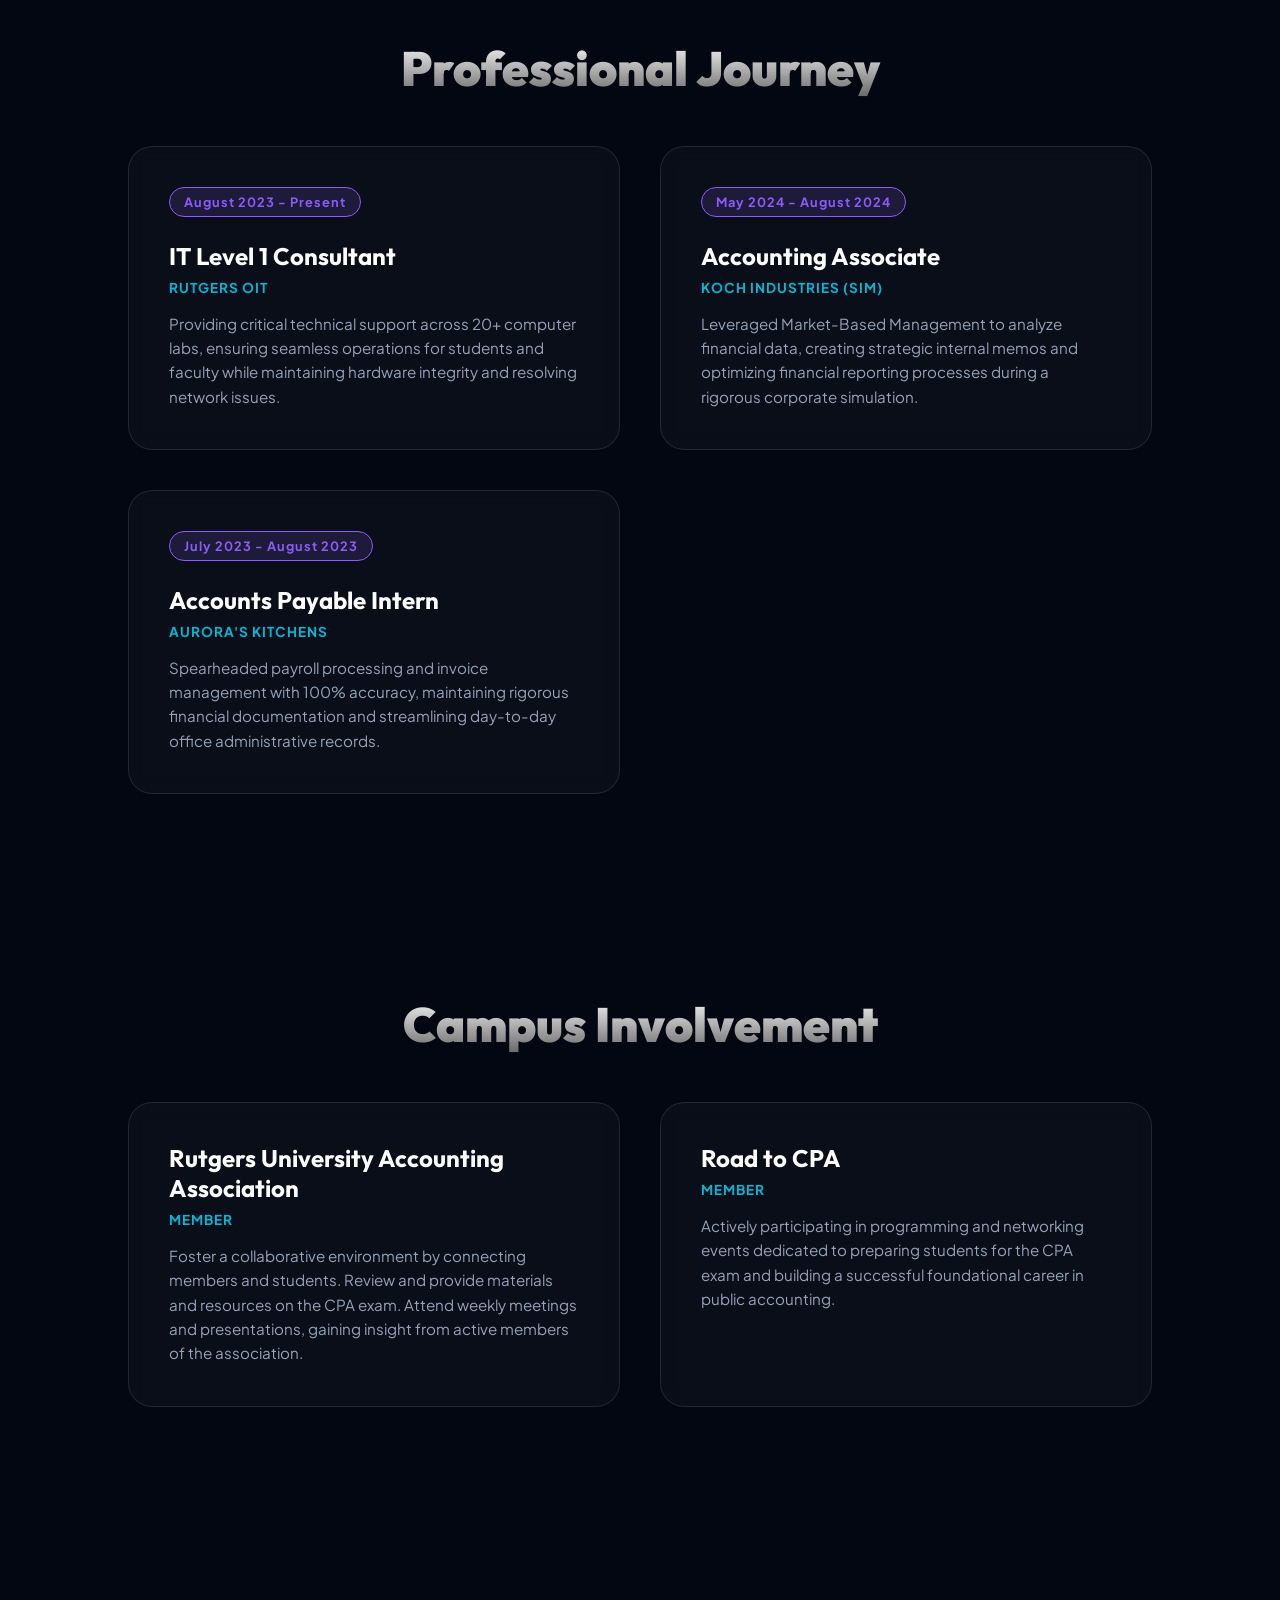
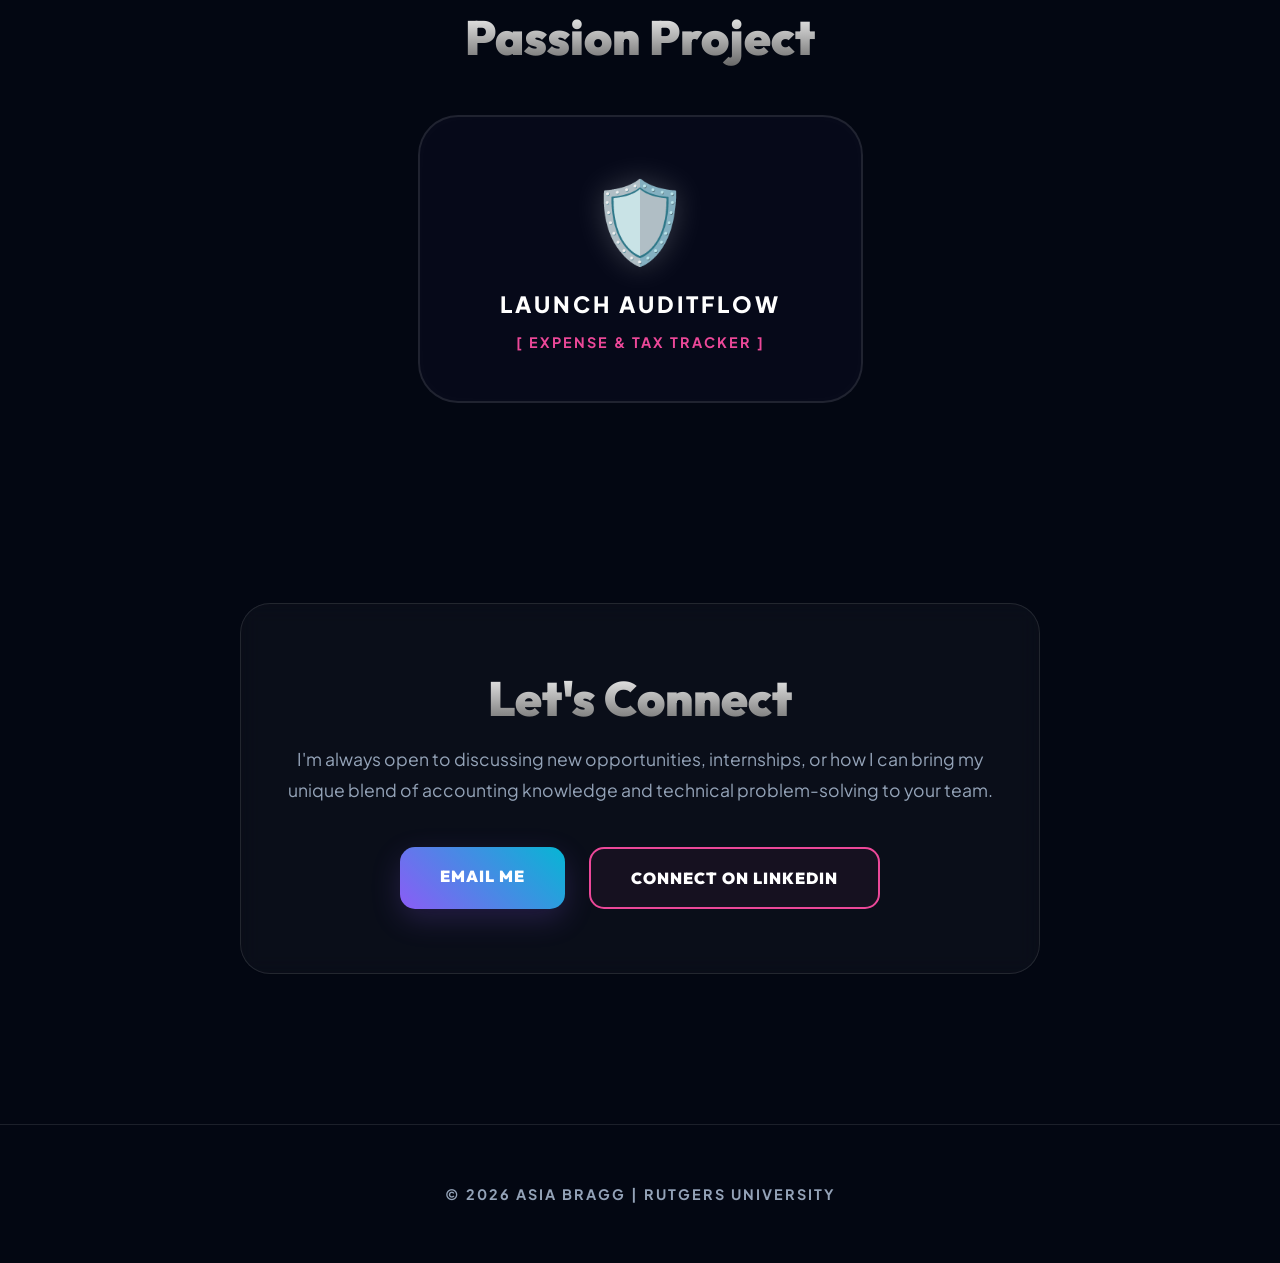
==== commit dde68095: "Update index.html" ====
--- a/index.html
+++ b/index.html
@@ -57,11 +57,27 @@
         }
         @keyframes textFlow { to { background-position: 200% center; } }
         
-        .subtitle { color: var(--tertiary); font-size: 1.2rem; font-weight: 700; text-transform: uppercase; letter-spacing: 2px; margin-bottom: 1.5rem; }
-        .summary { color: var(--text-muted); font-size: 1.1rem; max-width: 650px; line-height: 1.8; margin-bottom: 2.5rem; }
-
-        /* --- Image Frame --- */
-        .profile-frame { width: 280px; height: 280px; background: linear-gradient(45deg, var(--primary), var(--tertiary)); border-radius: 30% 70% 70% 30% / 30% 30% 70% 70%; padding: 5px; animation: morph 7s ease-in-out infinite alternate; box-shadow: 0 0 50px rgba(139, 92, 246, 0.3); }
+        .subtitle { color: var(--tertiary); font-size: 1.2rem; font-weight: 700; text-transform: uppercase; letter-spacing: 2px; margin-bottom: 0.5rem; }
+        .summary { color: var(--text-muted); font-size: 1.1rem; max-width: 650px; line-height: 1.8; margin-bottom: 2rem; }
+
+        /* --- Image Frame & Hover Animations --- */
+        .profile-frame { 
+            width: 280px; height: 280px; 
+            background: linear-gradient(45deg, var(--primary), var(--tertiary)); 
+            border-radius: 30% 70% 70% 30% / 30% 30% 70% 70%; 
+            padding: 5px; 
+            animation: morph 7s ease-in-out infinite alternate; 
+            box-shadow: 0 0 50px rgba(139, 92, 246, 0.3); 
+            transition: transform 0.5s cubic-bezier(0.175, 0.885, 0.32, 1.275), box-shadow 0.5s ease;
+            cursor: pointer;
+        }
+        
+        /* New Hover Animation for the Image */
+        .profile-frame:hover {
+            transform: scale(1.08) rotate(3deg);
+            box-shadow: 0 0 80px rgba(139, 92, 246, 0.8), inset 0 0 20px rgba(236, 72, 153, 0.5);
+        }
+
         .profile-img { width: 100%; height: 100%; object-fit: cover; border-radius: inherit; background: var(--bg-color); }
         @keyframes morph { 0% { border-radius: 30% 70% 70% 30% / 30% 30% 70% 70%; } 100% { border-radius: 50% 50% 33% 67% / 55% 27% 73% 45%; } }
 
@@ -80,12 +96,12 @@
         }
         .pill:hover { border-color: var(--tertiary); transform: translateY(-5px); background: rgba(6, 182, 212, 0.1); color: #fff; box-shadow: 0 5px 15px rgba(6, 182, 212, 0.2); }
 
-        /* --- Experience Cards --- */
+        /* --- Cards (Experience & Clubs) --- */
         .card { 
             background: var(--glass); padding: 2.5rem; border-radius: 24px; 
             border: 1px solid var(--glass-border); backdrop-filter: blur(10px); 
             transition: 0.4s cubic-bezier(0.175, 0.885, 0.32, 1.275);
-            position: relative; overflow: hidden; display: flex; flex-direction: column;
+            position: relative; overflow: hidden; display: flex; flex-direction: column; height: 100%;
         }
         .card:hover { 
             transform: translateY(-12px) scale(1.02); 
@@ -121,10 +137,10 @@
         /* --- Contact Area --- */
         .contact-box {
             background: var(--glass); border: 1px solid var(--glass-border);
-            border-radius: 30px; padding: 4rem 2rem; text-align: center; max-width: 700px; margin: 0 auto;
+            border-radius: 30px; padding: 4rem 2rem; text-align: center; max-width: 800px; margin: 0 auto;
             backdrop-filter: blur(10px);
         }
-        .contact-box p { color: var(--text-muted); margin-bottom: 2.5rem; font-size: 1.1rem; }
+        .contact-box p { color: var(--text-muted); margin-bottom: 2.5rem; font-size: 1.1rem; line-height: 1.8; }
         .btn-group { display: flex; justify-content: center; gap: 1.5rem; flex-wrap: wrap; }
 
         /* --- Buttons --- */
@@ -141,7 +157,6 @@
         @media (max-width: 968px) { 
             .hero-container { flex-direction: column-reverse; text-align: center; } 
             nav ul { display: none; } 
-            .summary { margin: 0 auto 2.5rem auto; }
             .skills-group h3 { text-align: center; }
             .skills-grid { justify-content: center; }
         }
@@ -154,15 +169,15 @@
     <nav>
         <div class="logo">A.BRAGG</div>
         <ul>
-            <li><a href="#about">About</a></li>
-            <li><a href="#skills">Skills & Coursework</a></li>
+            <li><a href="#skills">Skills</a></li>
             <li><a href="#experience">Experience</a></li>
-            <li><a href="#project">Passion Project</a></li>
+            <li><a href="#clubs">Clubs</a></li>
+            <li><a href="#project">Project</a></li>
             <li><a href="#contact">Contact</a></li>
         </ul>
     </nav>
 
-    <header id="about">
+    <header id="top">
         <div class="hero-container reveal">
             <div class="hero-content">
                 <p class="subtitle">Accounting & Tech Specialist</p>
@@ -170,9 +185,8 @@
                 <p class="summary">
                     I am a detail-oriented Rutgers University Accounting student bridging the gap between rigorous financial logic and high-level technical support. With a strong foundation in financial principles and a passion for leveraging technology to solve complex problems, I excel in environments that require both analytical thinking and technical acumen.
                 </p>
-                <div class="btn-group" style="justify-content: flex-start;">
-                    <a href="#contact" class="btn btn-primary">GET IN TOUCH</a>
-                    <a href="https://www.linkedin.com/in/asia-bragg-b062862b4/" target="_blank" class="btn btn-outline">LINKEDIN</a>
+                <div style="margin-top: 1.5rem;">
+                    <a href="Resume - Asia Bragg.docx (1).pdf" target="_blank" class="btn btn-primary">VIEW RESUME</a>
                 </div>
             </div>
             <div class="profile-wrapper">
@@ -225,10 +239,26 @@
                 <p class="desc">Leveraged Market-Based Management to analyze financial data, creating strategic internal memos and optimizing financial reporting processes during a rigorous corporate simulation.</p>
             </div>
             <div class="card reveal" style="transition-delay: 0.2s;">
-                <div class="date-badge">June 2022 - August 2023</div>
-                <h3>Admin Assistant</h3>
+                <div class="date-badge">July 2023 - August 2023</div>
+                <h3>Accounts Payable Intern</h3>
                 <p class="company">Aurora's Kitchens</p>
                 <p class="desc">Spearheaded payroll processing and invoice management with 100% accuracy, maintaining rigorous financial documentation and streamlining day-to-day office administrative records.</p>
+            </div>
+        </div>
+    </section>
+
+    <section id="clubs">
+        <h2 class="reveal">Campus Involvement</h2>
+        <div style="display: grid; grid-template-columns: repeat(auto-fit, minmax(320px, 1fr)); gap: 2.5rem;">
+            <div class="card reveal">
+                <h3>Rutgers University Accounting Association</h3>
+                <p class="company">Member</p>
+                <p class="desc">Foster a collaborative environment by connecting members and students. Review and provide materials and resources on the CPA exam. Attend weekly meetings and presentations, gaining insight from active members of the association.</p>
+            </div>
+            <div class="card reveal" style="transition-delay: 0.1s;">
+                <h3>Road to CPA</h3>
+                <p class="company">Member</p>
+                <p class="desc">Actively participating in programming and networking events dedicated to preparing students for the CPA exam and building a successful foundational career in public accounting.</p>
             </div>
         </div>
     </section>
@@ -249,7 +279,7 @@
             <h2 style="margin-bottom: 1rem;">Let's Connect</h2>
             <p>I'm always open to discussing new opportunities, internships, or how I can bring my unique blend of accounting knowledge and technical problem-solving to your team.</p>
             <div class="btn-group">
-                <a href="mailto:your.email@rutgers.edu" class="btn btn-primary">EMAIL ME</a>
+                <a href="mailto:ab2687@scarletmail.rutgers.edu" class="btn btn-primary">EMAIL ME</a>
                 <a href="https://www.linkedin.com/in/asia-bragg-b062862b4/" target="_blank" class="btn btn-outline">CONNECT ON LINKEDIN</a>
             </div>
         </div>
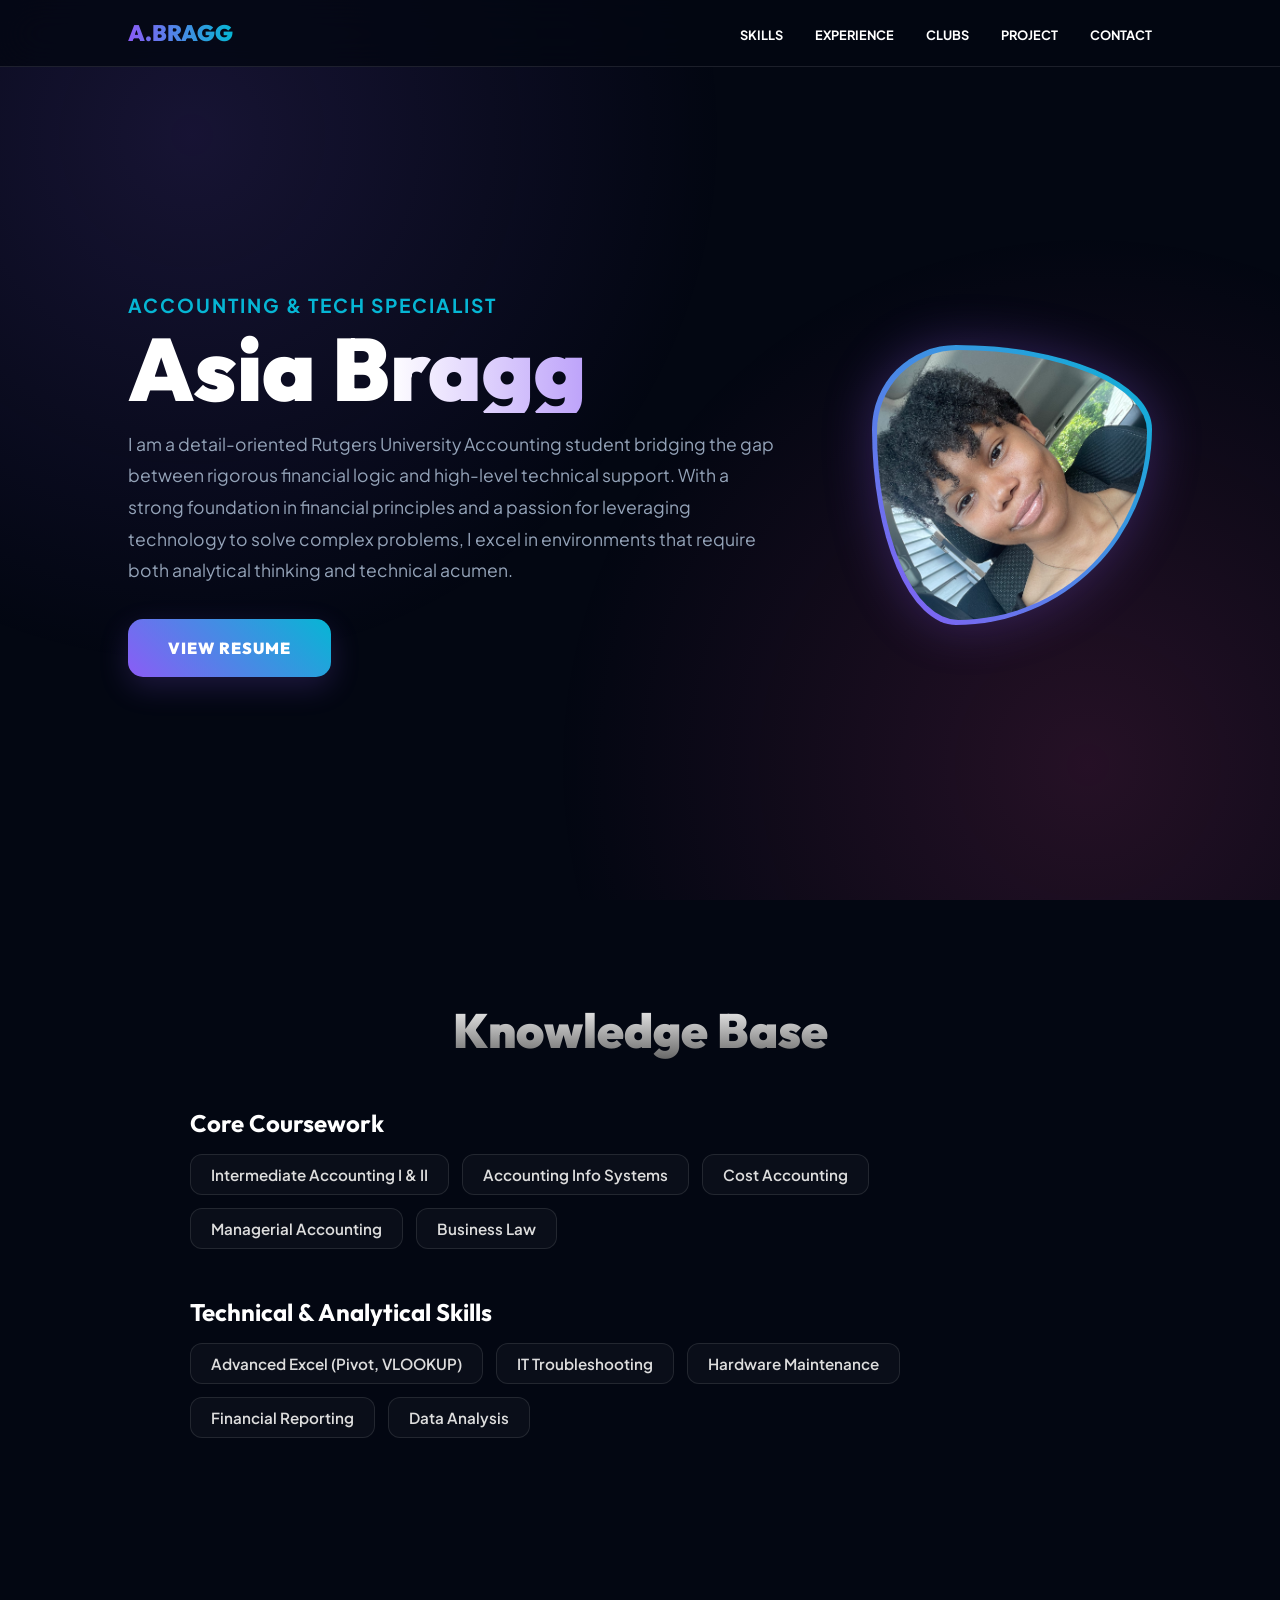
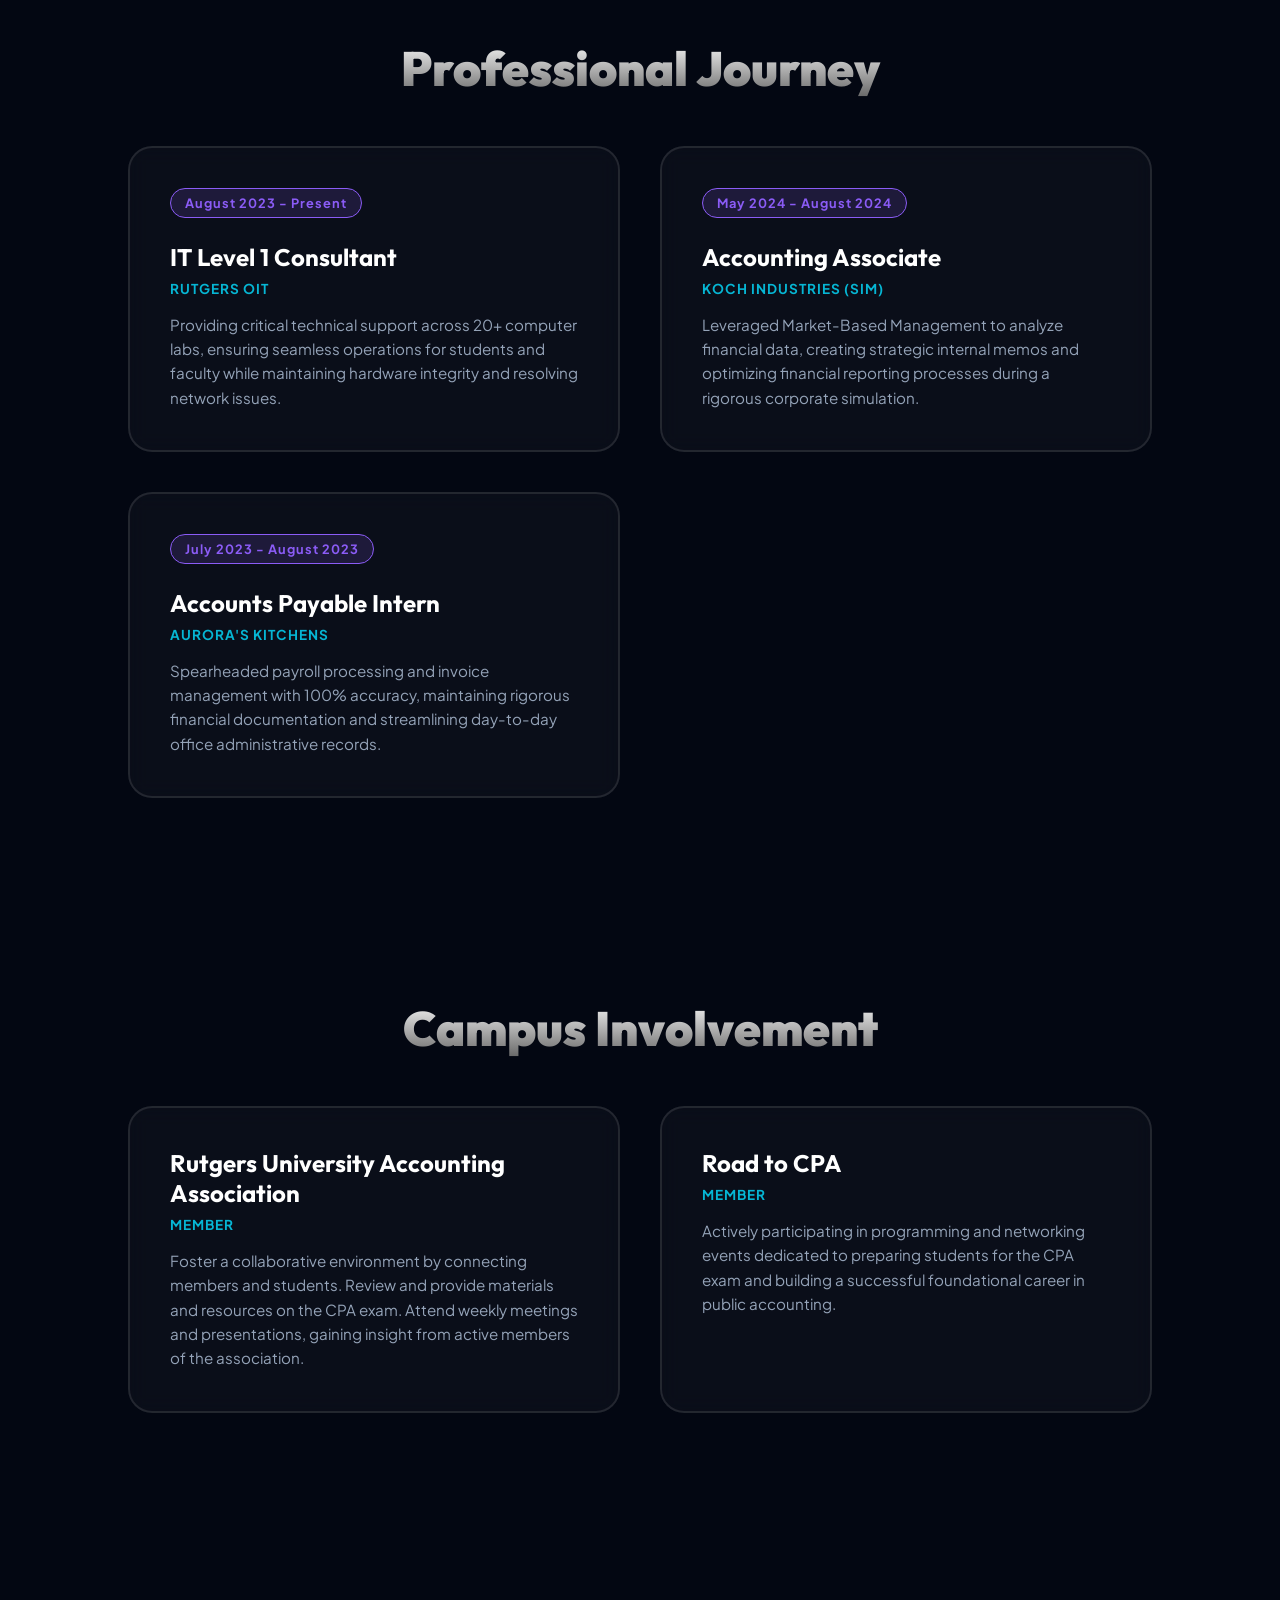
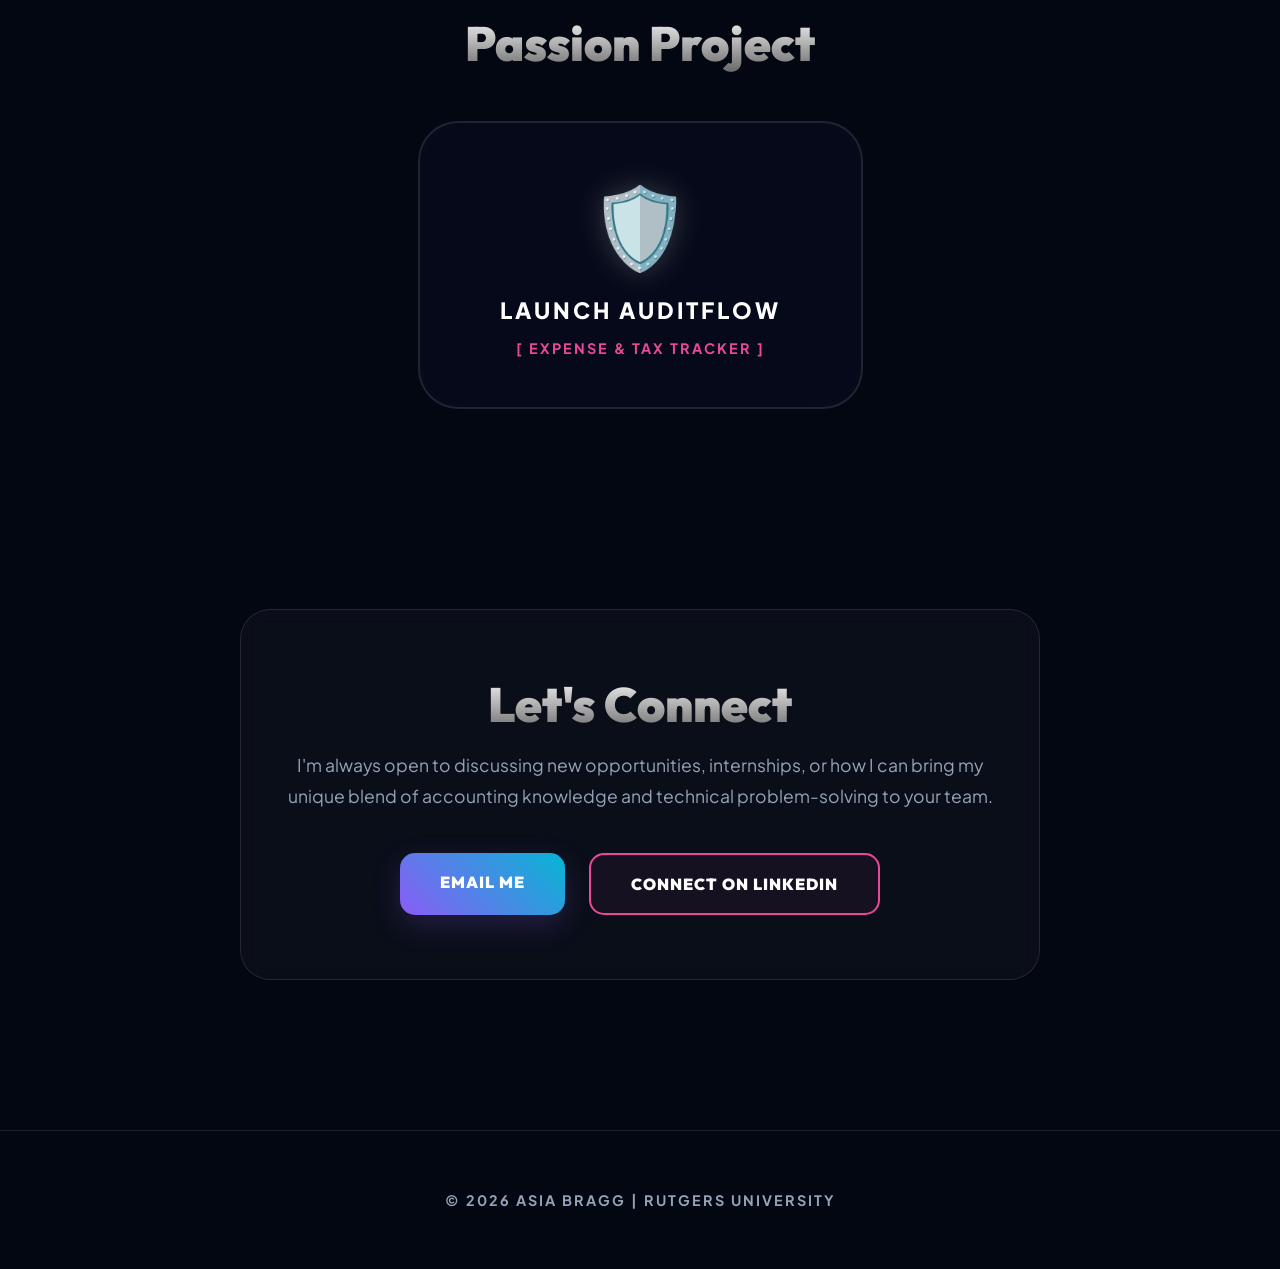
==== commit 62afffcf: "Update index.html" ====
--- a/index.html
+++ b/index.html
@@ -71,13 +71,10 @@
             transition: transform 0.5s cubic-bezier(0.175, 0.885, 0.32, 1.275), box-shadow 0.5s ease;
             cursor: pointer;
         }
-        
-        /* New Hover Animation for the Image */
         .profile-frame:hover {
             transform: scale(1.08) rotate(3deg);
             box-shadow: 0 0 80px rgba(139, 92, 246, 0.8), inset 0 0 20px rgba(236, 72, 153, 0.5);
         }
-
         .profile-img { width: 100%; height: 100%; object-fit: cover; border-radius: inherit; background: var(--bg-color); }
         @keyframes morph { 0% { border-radius: 30% 70% 70% 30% / 30% 30% 70% 70%; } 100% { border-radius: 50% 50% 33% 67% / 55% 27% 73% 45%; } }
 
@@ -96,23 +93,63 @@
         }
         .pill:hover { border-color: var(--tertiary); transform: translateY(-5px); background: rgba(6, 182, 212, 0.1); color: #fff; box-shadow: 0 5px 15px rgba(6, 182, 212, 0.2); }
 
-        /* --- Cards (Experience & Clubs) --- */
+        /* --- Cards (Experience & Clubs) - FUN ANIMATIONS ADDED --- */
         .card { 
             background: var(--glass); padding: 2.5rem; border-radius: 24px; 
-            border: 1px solid var(--glass-border); backdrop-filter: blur(10px); 
-            transition: 0.4s cubic-bezier(0.175, 0.885, 0.32, 1.275);
-            position: relative; overflow: hidden; display: flex; flex-direction: column; height: 100%;
-        }
+            border: 2px solid var(--glass-border); backdrop-filter: blur(10px); 
+            transition: all 0.5s cubic-bezier(0.175, 0.885, 0.32, 1.275);
+            position: relative; display: flex; flex-direction: column; height: 100%;
+            z-index: 1;
+        }
+        
+        /* The magical animated border that appears on hover */
+        .card::before {
+            content: ""; position: absolute; inset: -2px; border-radius: 26px;
+            background: linear-gradient(45deg, #ff007f, #7928ca, #00d4ff, #ff007f);
+            background-size: 300% 300%;
+            z-index: -1; opacity: 0; transition: opacity 0.5s ease;
+        }
+        /* The inner background to block out the middle of the glowing border */
+        .card::after {
+            content: ""; position: absolute; inset: 0; border-radius: 24px;
+            background: var(--bg-color);
+            z-index: -1; opacity: 0; transition: opacity 0.5s ease;
+        }
+
         .card:hover { 
-            transform: translateY(-12px) scale(1.02); 
-            border-color: var(--primary); 
-            background: rgba(255,255,255,0.05);
-            box-shadow: 0 20px 40px rgba(0,0,0,0.4), 0 0 20px rgba(139, 92, 246, 0.1);
-        }
-        .date-badge { display: inline-block; padding: 6px 14px; background: rgba(139, 92, 246, 0.15); border: 1px solid var(--primary); color: var(--primary); font-size: 0.8rem; font-weight: 700; border-radius: 20px; margin-bottom: 1.5rem; align-self: flex-start; letter-spacing: 1px; }
-        .card h3 { font-size: 1.5rem; margin-bottom: 0.5rem; }
+            transform: translateY(-15px) scale(1.03) rotate(1.5deg); 
+            border-color: transparent;
+            box-shadow: 0 25px 50px rgba(0,0,0,0.6), 
+                        0 0 30px rgba(236, 72, 153, 0.4), 
+                        0 0 30px rgba(6, 182, 212, 0.4);
+        }
+        .card:hover::before, .card:hover::after { opacity: 1; }
+        .card:hover::before { animation: moveGradient 3s linear infinite; }
+        
+        @keyframes moveGradient {
+            0% { background-position: 0% 50%; }
+            50% { background-position: 100% 50%; }
+            100% { background-position: 0% 50%; }
+        }
+
+        /* Animated Date Badge inside Cards */
+        .date-badge { 
+            display: inline-block; padding: 6px 14px; background: rgba(139, 92, 246, 0.15); 
+            border: 1px solid var(--primary); color: var(--primary); font-size: 0.8rem; 
+            font-weight: 700; border-radius: 20px; margin-bottom: 1.5rem; align-self: flex-start; 
+            letter-spacing: 1px; transition: all 0.4s ease;
+        }
+        .card:hover .date-badge {
+            background: linear-gradient(45deg, var(--secondary), var(--primary));
+            color: white; border-color: transparent;
+            transform: scale(1.05) rotate(-3deg);
+            box-shadow: 0 5px 15px rgba(236, 72, 153, 0.4);
+        }
+
+        .card h3 { font-size: 1.5rem; margin-bottom: 0.5rem; transition: color 0.3s; }
+        .card:hover h3 { color: white; }
         .card p.company { font-weight: 700; color: var(--tertiary); margin-bottom: 1rem; text-transform: uppercase; font-size: 0.85rem; letter-spacing: 1px; }
-        .card p.desc { font-size: 0.95rem; color: var(--text-muted); line-height: 1.6; }
+        .card p.desc { font-size: 0.95rem; color: var(--text-muted); line-height: 1.6; position: relative; z-index: 2; }
 
         /* --- Software Launcher --- */
         .software-launcher { text-align: center; }
@@ -186,7 +223,7 @@
                     I am a detail-oriented Rutgers University Accounting student bridging the gap between rigorous financial logic and high-level technical support. With a strong foundation in financial principles and a passion for leveraging technology to solve complex problems, I excel in environments that require both analytical thinking and technical acumen.
                 </p>
                 <div style="margin-top: 1.5rem;">
-                    <a href="Resume - Asia Bragg.docx (1).pdf" target="_blank" class="btn btn-primary">VIEW RESUME</a>
+                    <a href="Asia_Bragg_Resume.pdf" target="_blank" class="btn btn-primary">VIEW RESUME</a>
                 </div>
             </div>
             <div class="profile-wrapper">
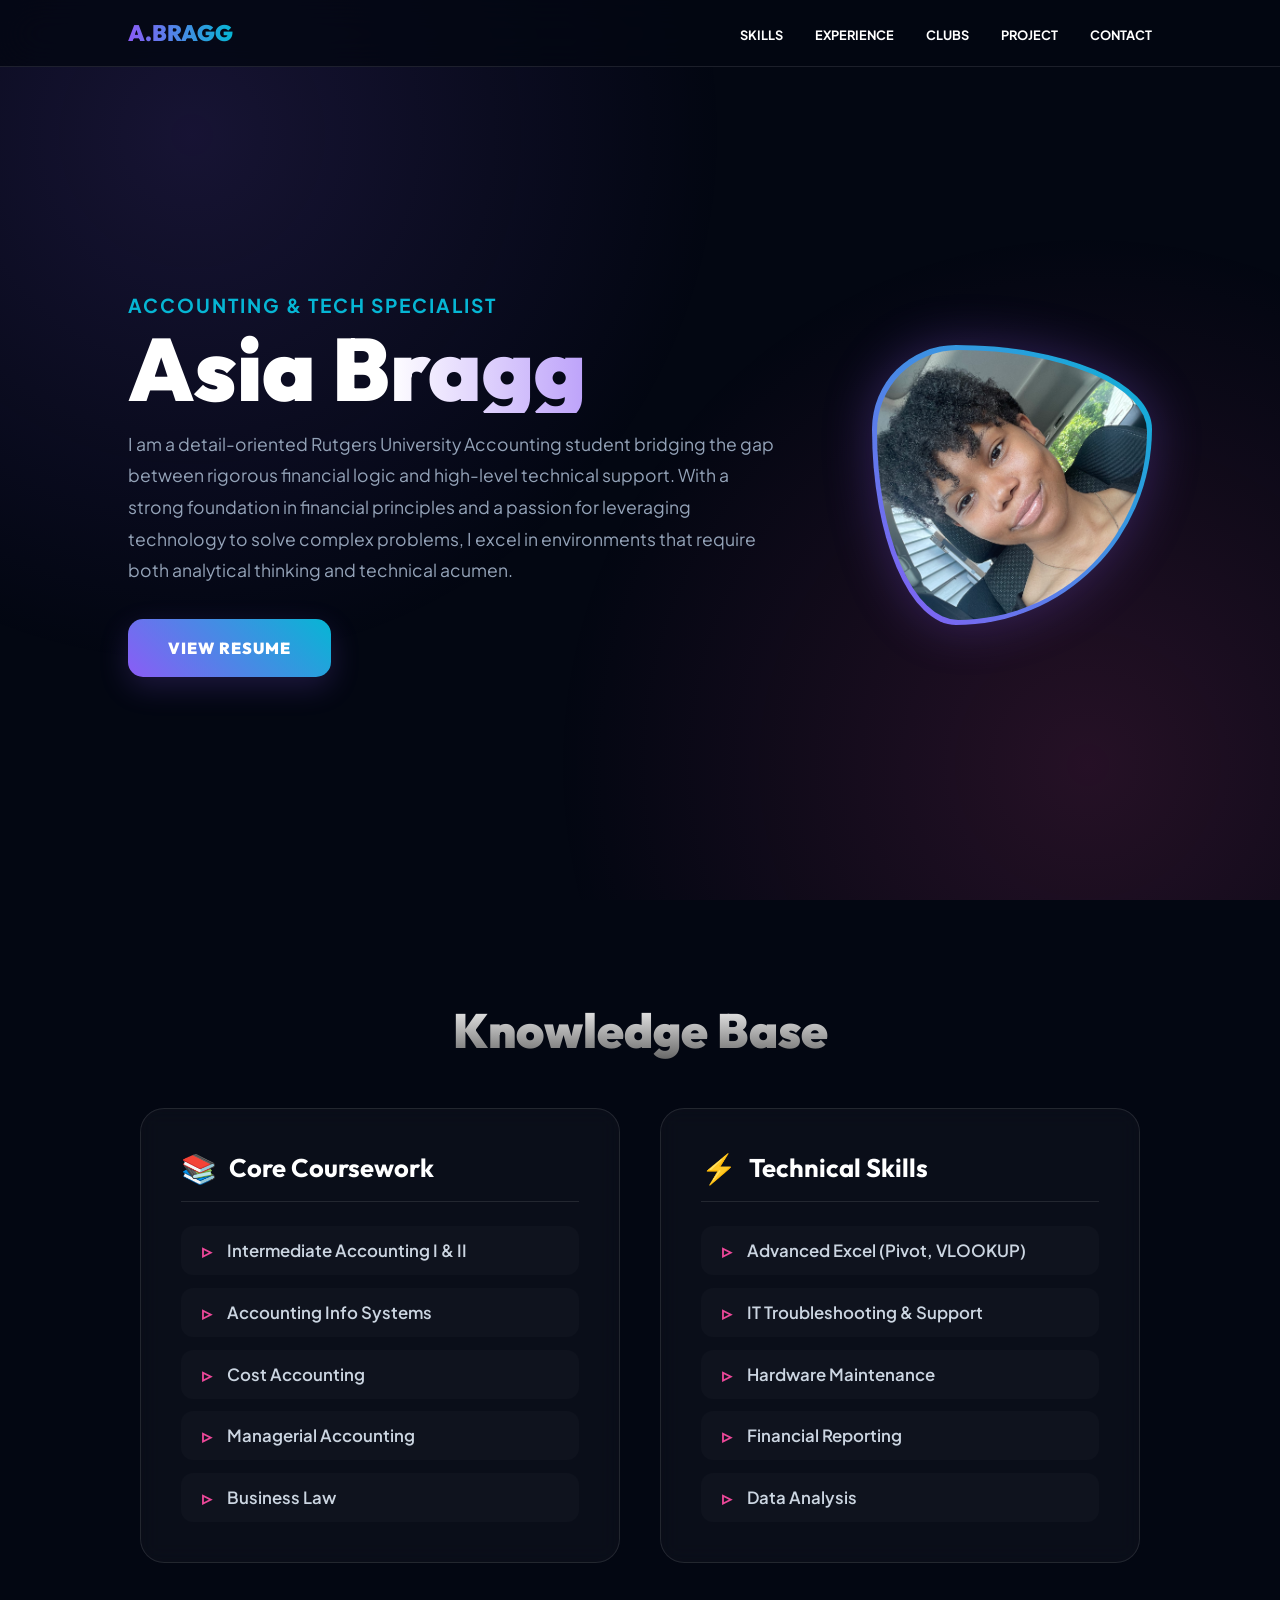
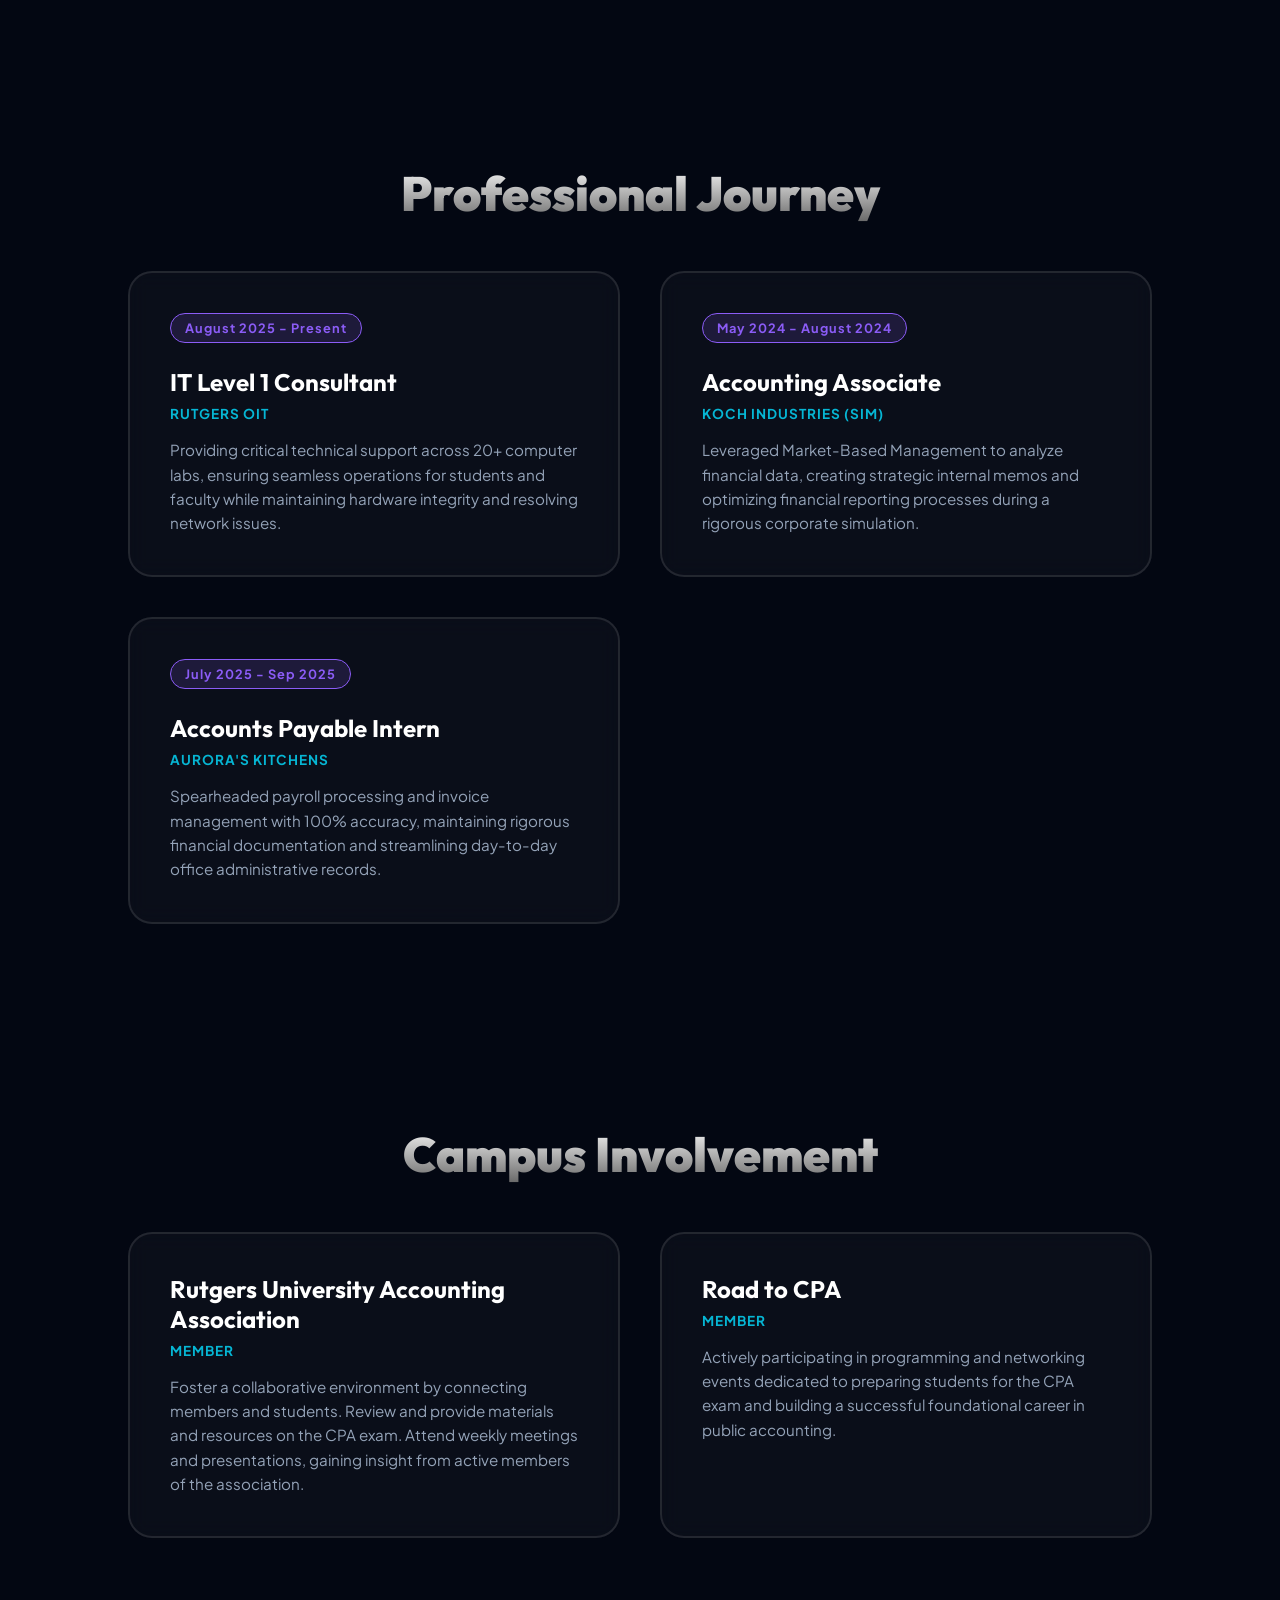
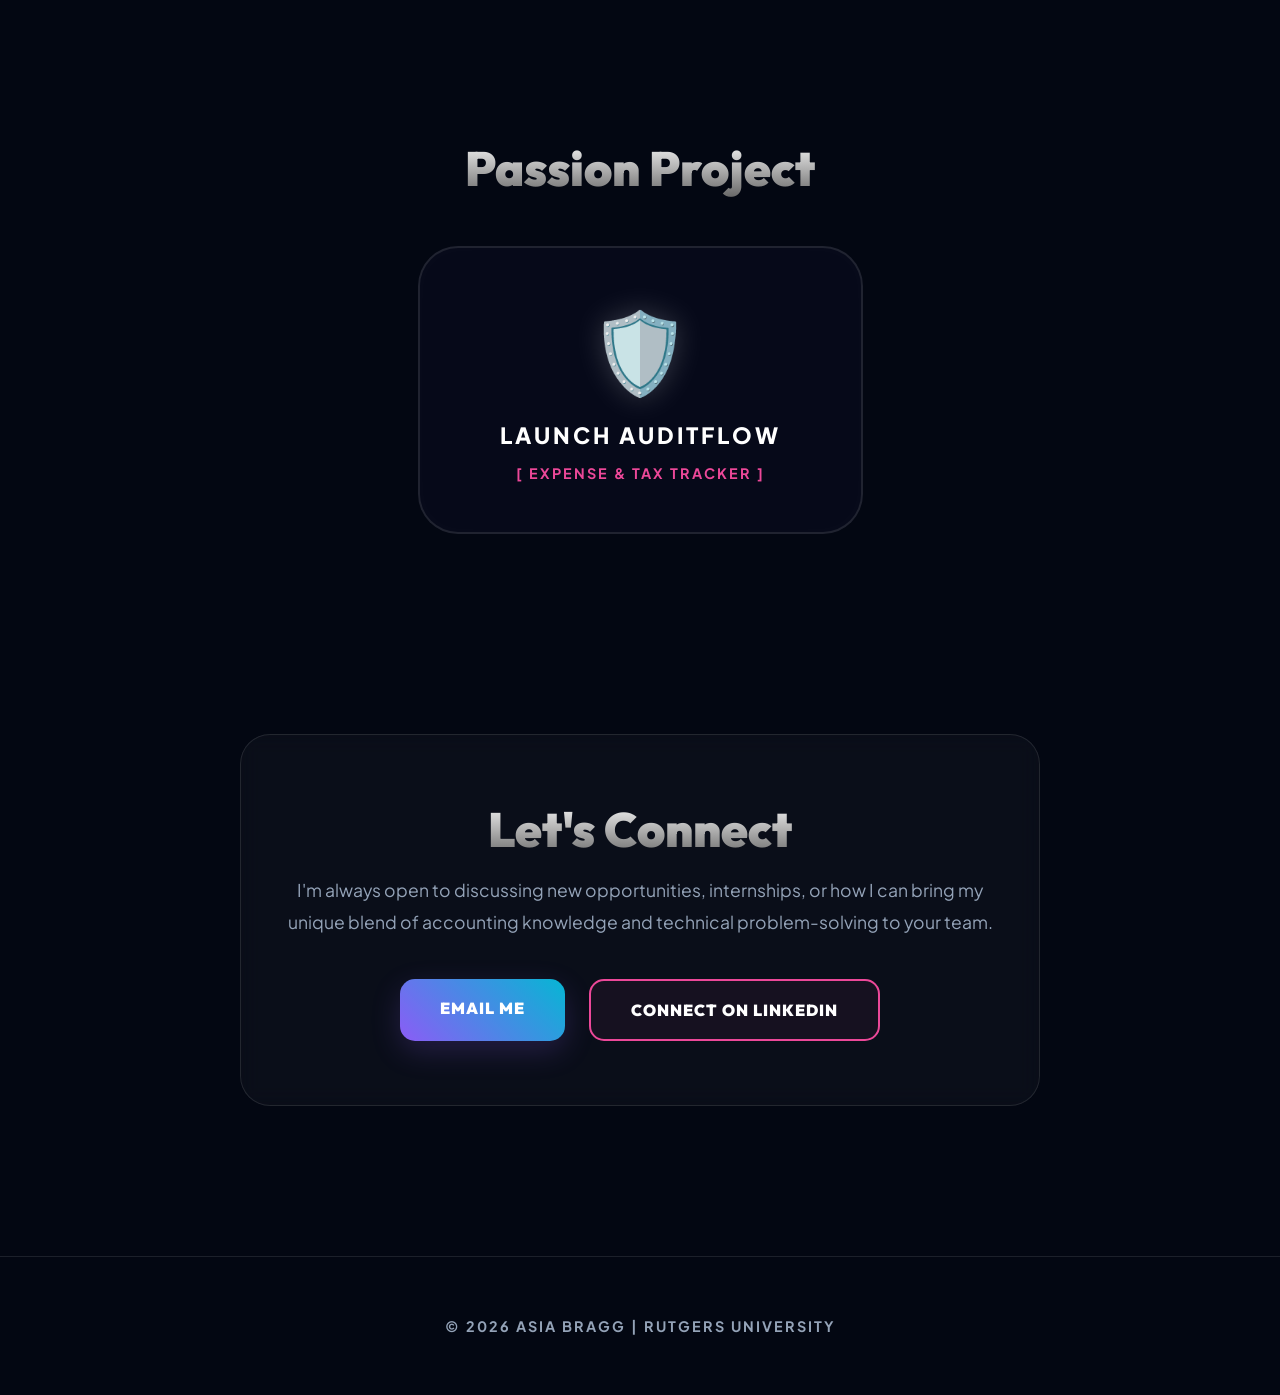
==== commit d01785ea: "Update index.html" ====
--- a/index.html
+++ b/index.html
@@ -82,18 +82,44 @@
         section { padding: 100px 10%; }
         h2 { font-size: 3rem; font-weight: 900; margin-bottom: 3rem; text-align: center; background: linear-gradient(to bottom, #fff, #666); -webkit-background-clip: text; -webkit-text-fill-color: transparent; }
 
-        /* --- Skills & Coursework --- */
-        .skills-container { display: flex; flex-direction: column; gap: 3rem; max-width: 900px; margin: 0 auto; }
-        .skills-group h3 { font-size: 1.5rem; margin-bottom: 1rem; color: var(--text-main); }
-        .skills-grid { display: flex; flex-wrap: wrap; gap: 0.8rem; }
-        .pill { 
+        /* --- SKILLS & COURSEWORK LAYOUT --- */
+        .skills-wrapper { 
+            display: grid; grid-template-columns: repeat(auto-fit, minmax(320px, 1fr)); 
+            gap: 2.5rem; max-width: 1000px; margin: 0 auto; 
+        }
+        .skill-card { 
             background: var(--glass); border: 1px solid var(--glass-border); 
-            padding: 10px 20px; border-radius: 12px; font-size: 0.95rem; font-weight: 600; 
-            color: #ddd; transition: 0.4s cubic-bezier(0.175, 0.885, 0.32, 1.275); 
-        }
-        .pill:hover { border-color: var(--tertiary); transform: translateY(-5px); background: rgba(6, 182, 212, 0.1); color: #fff; box-shadow: 0 5px 15px rgba(6, 182, 212, 0.2); }
-
-        /* --- Cards (Experience & Clubs) - FUN ANIMATIONS ADDED --- */
+            padding: 2.5rem; border-radius: 24px; backdrop-filter: blur(10px);
+            transition: transform 0.4s ease, border-color 0.4s ease;
+        }
+        .skill-card:hover { 
+            transform: translateY(-5px); border-color: var(--primary); 
+            box-shadow: 0 15px 30px rgba(139, 92, 246, 0.1); 
+        }
+        .skill-card h3 { 
+            font-size: 1.6rem; margin-bottom: 1.5rem; color: white; 
+            display: flex; align-items: center; gap: 12px; border-bottom: 1px solid var(--glass-border);
+            padding-bottom: 15px;
+        }
+        .skill-icon { font-size: 1.8rem; }
+        .skill-list { list-style: none; display: flex; flex-direction: column; gap: 0.8rem; }
+        .skill-item { 
+            display: flex; align-items: center; gap: 15px; font-size: 1.05rem; font-weight: 600; 
+            color: #cbd5e1; padding: 12px 18px; background: rgba(255,255,255,0.02); 
+            border-radius: 12px; border-left: 3px solid transparent; transition: all 0.3s ease;
+        }
+        .skill-item::before {
+            content: '▹'; color: var(--secondary); font-weight: 900; font-size: 1.2rem; transition: 0.3s;
+        }
+        .skill-item:hover {
+            background: rgba(139, 92, 246, 0.1); border-left-color: var(--primary);
+            color: #fff; transform: translateX(8px);
+        }
+        .skill-item:hover::before {
+            color: var(--tertiary); transform: scale(1.2) translateX(3px);
+        }
+
+        /* --- Cards (Experience & Clubs) --- */
         .card { 
             background: var(--glass); padding: 2.5rem; border-radius: 24px; 
             border: 2px solid var(--glass-border); backdrop-filter: blur(10px); 
@@ -101,27 +127,21 @@
             position: relative; display: flex; flex-direction: column; height: 100%;
             z-index: 1;
         }
-        
-        /* The magical animated border that appears on hover */
         .card::before {
             content: ""; position: absolute; inset: -2px; border-radius: 26px;
             background: linear-gradient(45deg, #ff007f, #7928ca, #00d4ff, #ff007f);
             background-size: 300% 300%;
             z-index: -1; opacity: 0; transition: opacity 0.5s ease;
         }
-        /* The inner background to block out the middle of the glowing border */
         .card::after {
             content: ""; position: absolute; inset: 0; border-radius: 24px;
             background: var(--bg-color);
             z-index: -1; opacity: 0; transition: opacity 0.5s ease;
         }
-
         .card:hover { 
             transform: translateY(-15px) scale(1.03) rotate(1.5deg); 
             border-color: transparent;
-            box-shadow: 0 25px 50px rgba(0,0,0,0.6), 
-                        0 0 30px rgba(236, 72, 153, 0.4), 
-                        0 0 30px rgba(6, 182, 212, 0.4);
+            box-shadow: 0 25px 50px rgba(0,0,0,0.6), 0 0 30px rgba(236, 72, 153, 0.4), 0 0 30px rgba(6, 182, 212, 0.4);
         }
         .card:hover::before, .card:hover::after { opacity: 1; }
         .card:hover::before { animation: moveGradient 3s linear infinite; }
@@ -132,7 +152,6 @@
             100% { background-position: 0% 50%; }
         }
 
-        /* Animated Date Badge inside Cards */
         .date-badge { 
             display: inline-block; padding: 6px 14px; background: rgba(139, 92, 246, 0.15); 
             border: 1px solid var(--primary); color: var(--primary); font-size: 0.8rem; 
@@ -145,7 +164,6 @@
             transform: scale(1.05) rotate(-3deg);
             box-shadow: 0 5px 15px rgba(236, 72, 153, 0.4);
         }
-
         .card h3 { font-size: 1.5rem; margin-bottom: 0.5rem; transition: color 0.3s; }
         .card:hover h3 { color: white; }
         .card p.company { font-weight: 700; color: var(--tertiary); margin-bottom: 1rem; text-transform: uppercase; font-size: 0.85rem; letter-spacing: 1px; }
@@ -194,8 +212,6 @@
         @media (max-width: 968px) { 
             .hero-container { flex-direction: column-reverse; text-align: center; } 
             nav ul { display: none; } 
-            .skills-group h3 { text-align: center; }
-            .skills-grid { justify-content: center; }
         }
     </style>
 </head>
@@ -236,26 +252,26 @@
 
     <section id="skills">
         <h2 class="reveal">Knowledge Base</h2>
-        <div class="skills-container reveal">
-            <div class="skills-group">
-                <h3>Core Coursework</h3>
-                <div class="skills-grid">
-                    <div class="pill">Intermediate Accounting I & II</div>
-                    <div class="pill">Accounting Info Systems</div>
-                    <div class="pill">Cost Accounting</div>
-                    <div class="pill">Managerial Accounting</div>
-                    <div class="pill">Business Law</div>
-                </div>
-            </div>
-            <div class="skills-group">
-                <h3>Technical & Analytical Skills</h3>
-                <div class="skills-grid">
-                    <div class="pill">Advanced Excel (Pivot, VLOOKUP)</div>
-                    <div class="pill">IT Troubleshooting</div>
-                    <div class="pill">Hardware Maintenance</div>
-                    <div class="pill">Financial Reporting</div>
-                    <div class="pill">Data Analysis</div>
-                </div>
+        <div class="skills-wrapper reveal">
+            <div class="skill-card">
+                <h3><span class="skill-icon">📚</span> Core Coursework</h3>
+                <ul class="skill-list">
+                    <li class="skill-item">Intermediate Accounting I & II</li>
+                    <li class="skill-item">Accounting Info Systems</li>
+                    <li class="skill-item">Cost Accounting</li>
+                    <li class="skill-item">Managerial Accounting</li>
+                    <li class="skill-item">Business Law</li>
+                </ul>
+            </div>
+            <div class="skill-card" style="transition-delay: 0.1s;">
+                <h3><span class="skill-icon">⚡</span> Technical Skills</h3>
+                <ul class="skill-list">
+                    <li class="skill-item">Advanced Excel (Pivot, VLOOKUP)</li>
+                    <li class="skill-item">IT Troubleshooting & Support</li>
+                    <li class="skill-item">Hardware Maintenance</li>
+                    <li class="skill-item">Financial Reporting</li>
+                    <li class="skill-item">Data Analysis</li>
+                </ul>
             </div>
         </div>
     </section>
@@ -264,7 +280,7 @@
         <h2 class="reveal">Professional Journey</h2>
         <div style="display: grid; grid-template-columns: repeat(auto-fit, minmax(320px, 1fr)); gap: 2.5rem;">
             <div class="card reveal">
-                <div class="date-badge">August 2023 - Present</div>
+                <div class="date-badge">August 2025 - Present</div>
                 <h3>IT Level 1 Consultant</h3>
                 <p class="company">Rutgers OIT</p>
                 <p class="desc">Providing critical technical support across 20+ computer labs, ensuring seamless operations for students and faculty while maintaining hardware integrity and resolving network issues.</p>
@@ -276,7 +292,7 @@
                 <p class="desc">Leveraged Market-Based Management to analyze financial data, creating strategic internal memos and optimizing financial reporting processes during a rigorous corporate simulation.</p>
             </div>
             <div class="card reveal" style="transition-delay: 0.2s;">
-                <div class="date-badge">July 2023 - August 2023</div>
+                <div class="date-badge">July 2025 - Sep 2025</div>
                 <h3>Accounts Payable Intern</h3>
                 <p class="company">Aurora's Kitchens</p>
                 <p class="desc">Spearheaded payroll processing and invoice management with 100% accuracy, maintaining rigorous financial documentation and streamlining day-to-day office administrative records.</p>
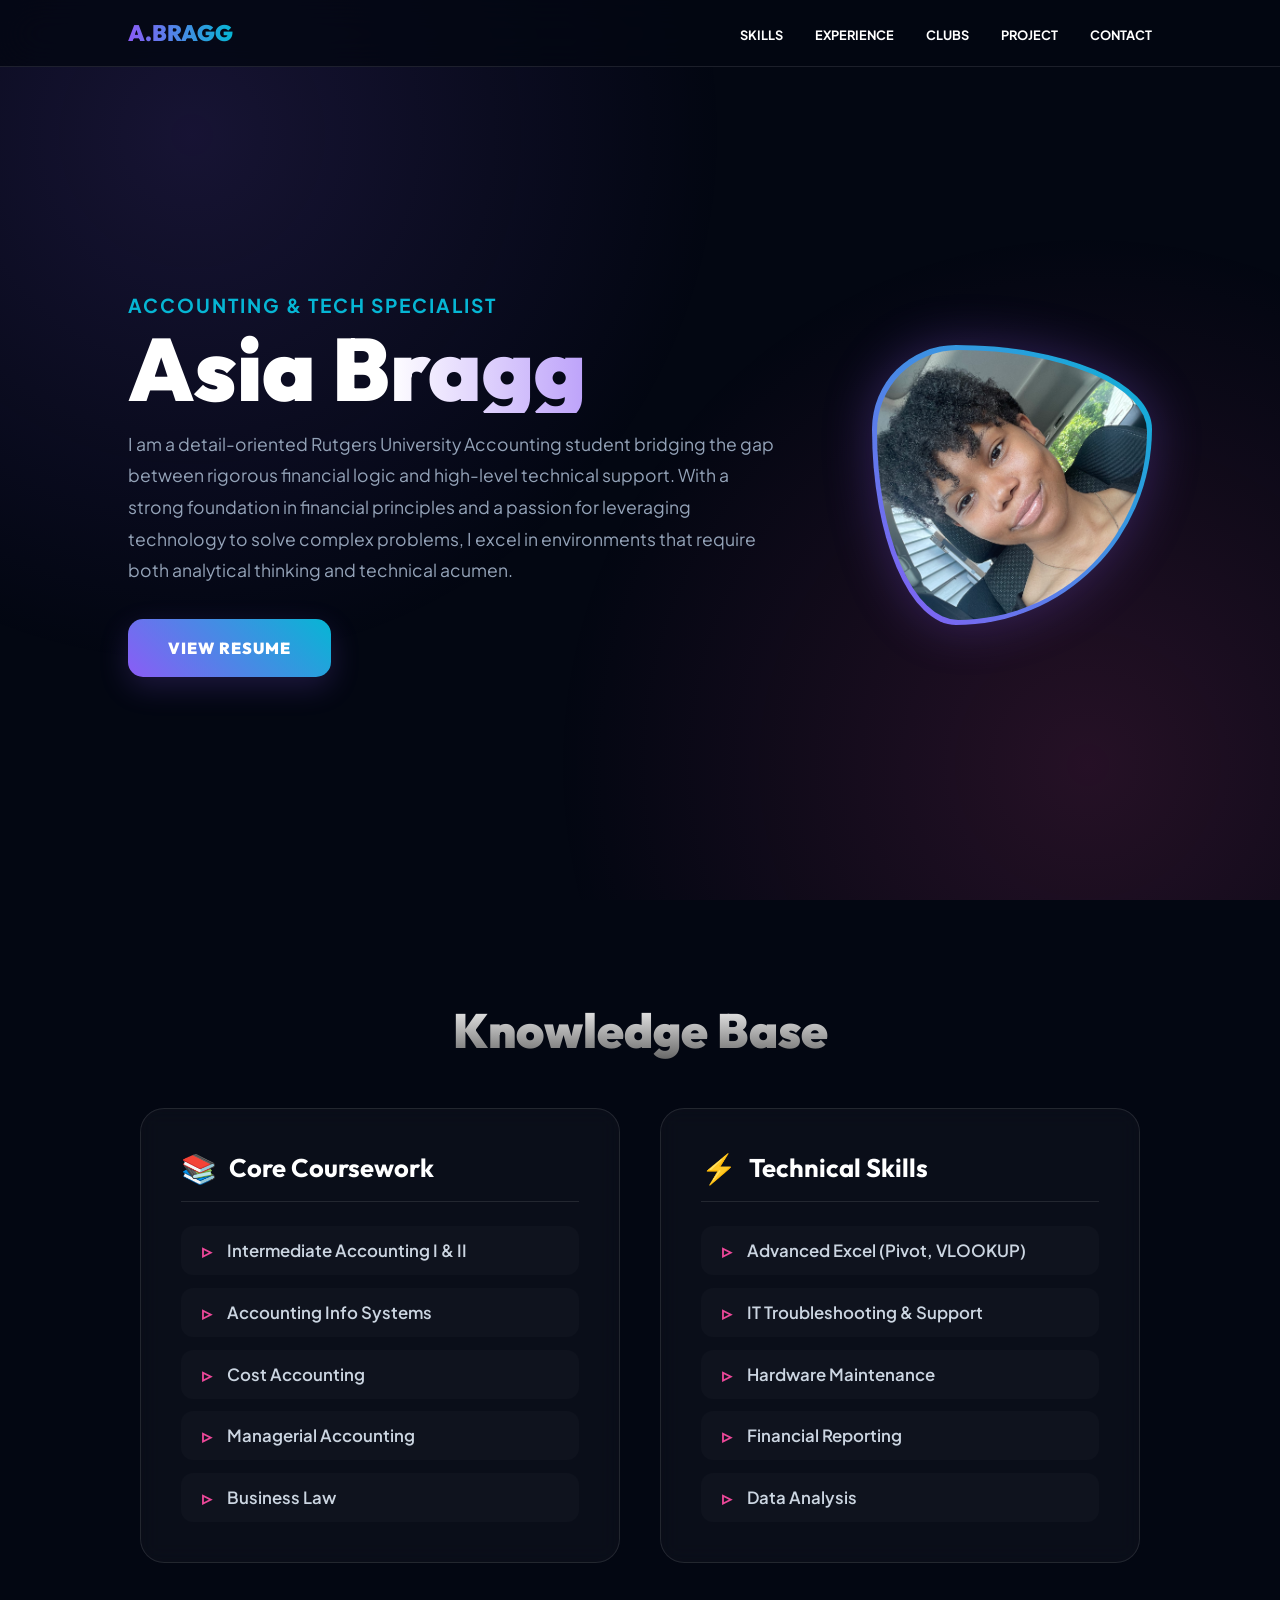
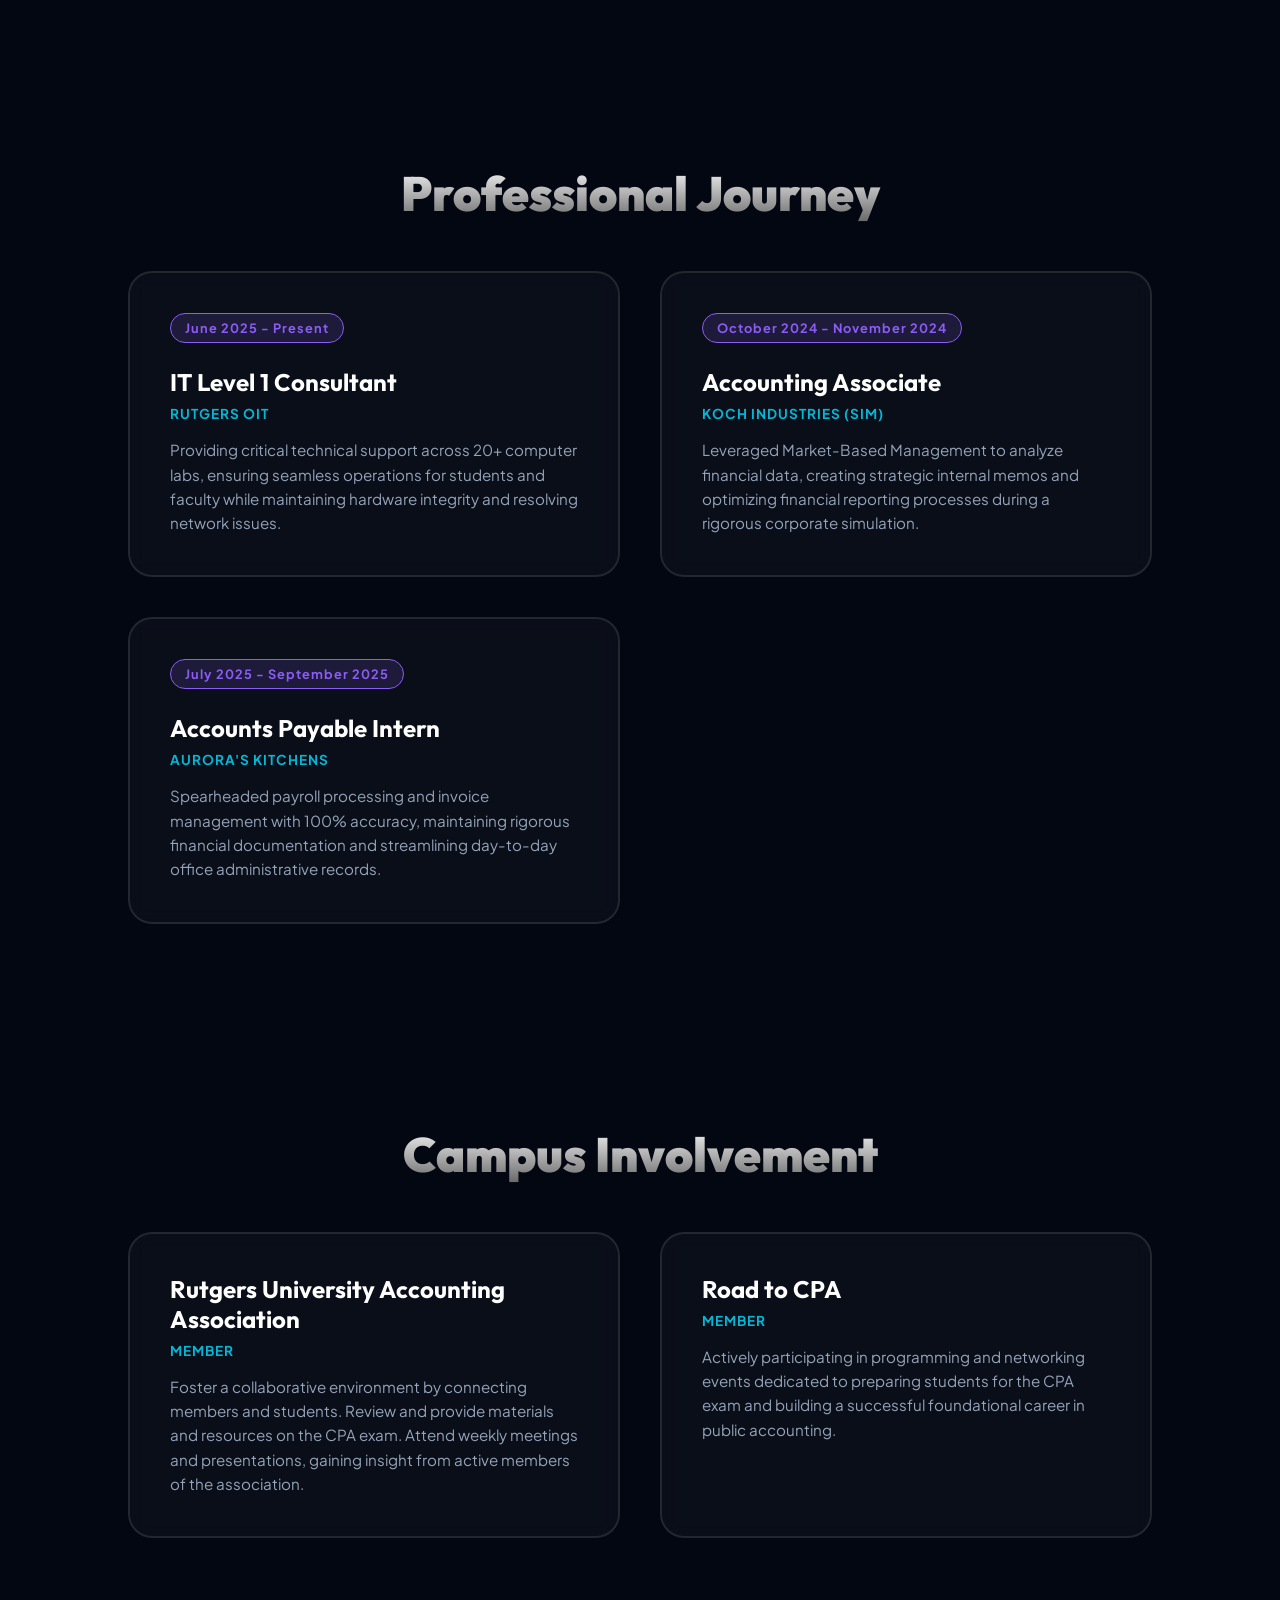
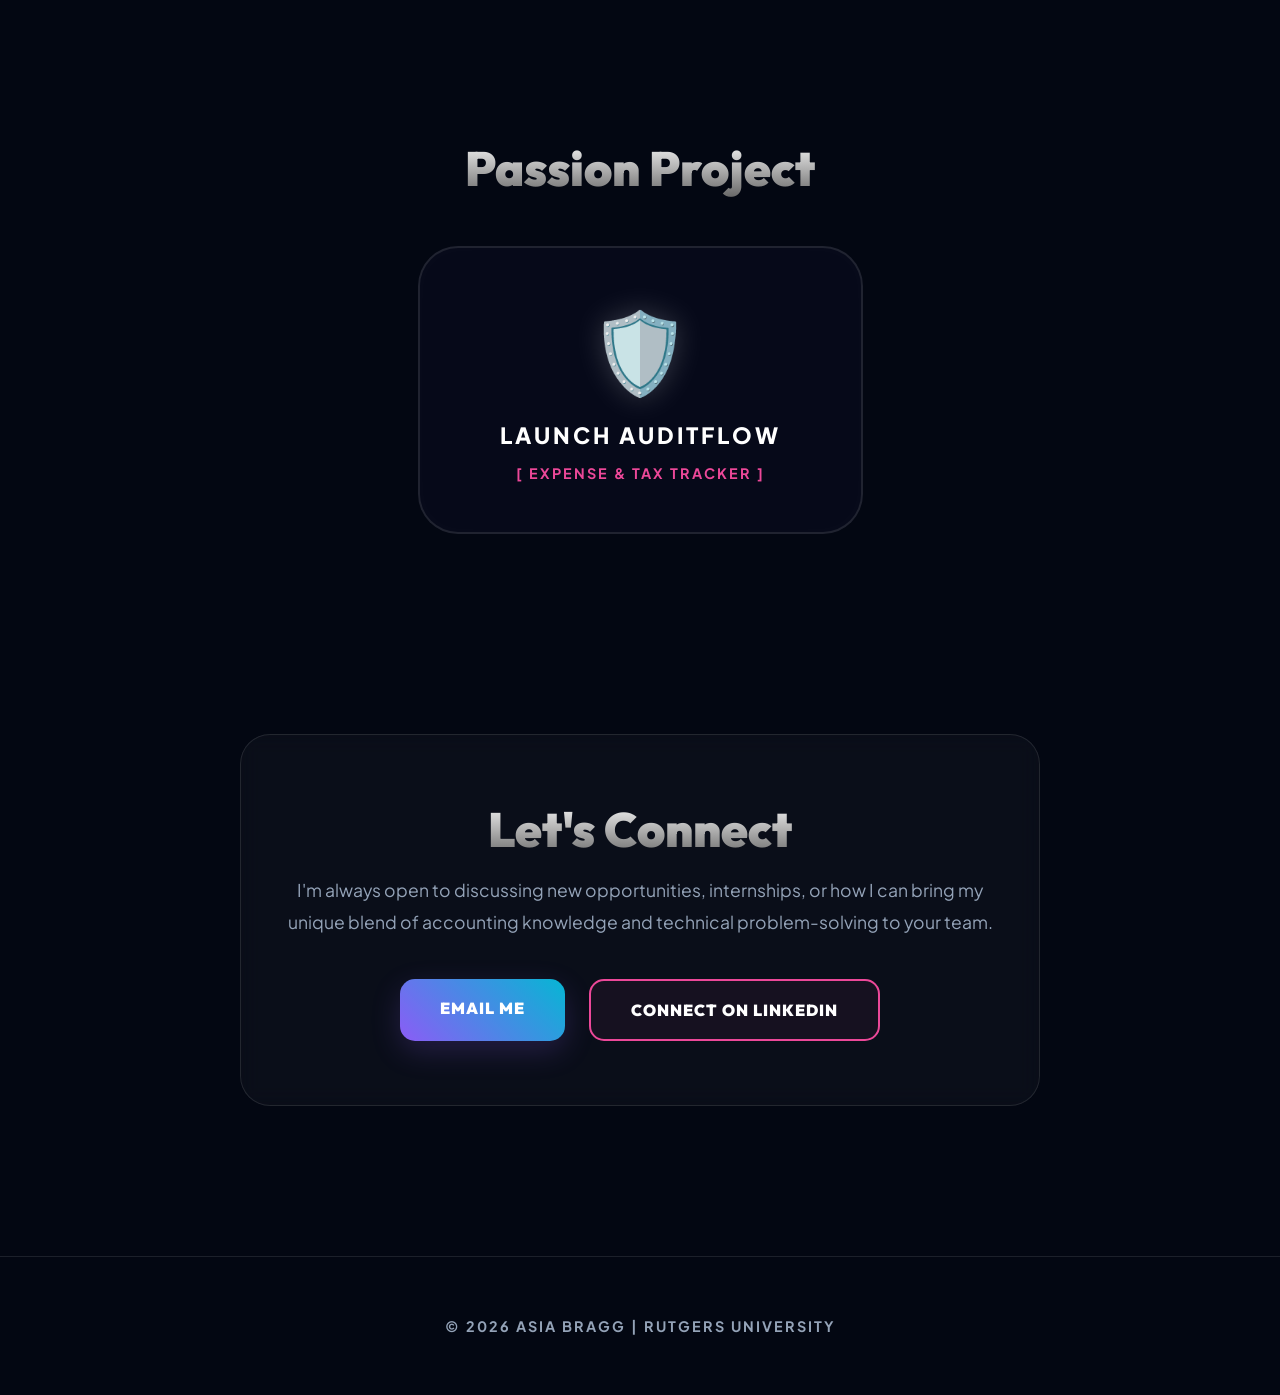
==== commit 17357047: "Update index.html" ====
--- a/index.html
+++ b/index.html
@@ -280,19 +280,19 @@
         <h2 class="reveal">Professional Journey</h2>
         <div style="display: grid; grid-template-columns: repeat(auto-fit, minmax(320px, 1fr)); gap: 2.5rem;">
             <div class="card reveal">
-                <div class="date-badge">August 2025 - Present</div>
+                <div class="date-badge">June 2025 - Present</div>
                 <h3>IT Level 1 Consultant</h3>
                 <p class="company">Rutgers OIT</p>
                 <p class="desc">Providing critical technical support across 20+ computer labs, ensuring seamless operations for students and faculty while maintaining hardware integrity and resolving network issues.</p>
             </div>
             <div class="card reveal" style="transition-delay: 0.1s;">
-                <div class="date-badge">May 2024 - August 2024</div>
+                <div class="date-badge">October 2024 - November 2024</div>
                 <h3>Accounting Associate</h3>
                 <p class="company">Koch Industries (Sim)</p>
                 <p class="desc">Leveraged Market-Based Management to analyze financial data, creating strategic internal memos and optimizing financial reporting processes during a rigorous corporate simulation.</p>
             </div>
             <div class="card reveal" style="transition-delay: 0.2s;">
-                <div class="date-badge">July 2025 - Sep 2025</div>
+                <div class="date-badge">July 2025 - September 2025</div>
                 <h3>Accounts Payable Intern</h3>
                 <p class="company">Aurora's Kitchens</p>
                 <p class="desc">Spearheaded payroll processing and invoice management with 100% accuracy, maintaining rigorous financial documentation and streamlining day-to-day office administrative records.</p>
@@ -361,3 +361,5 @@
     </script>
 </body>
 </html>
+      
+
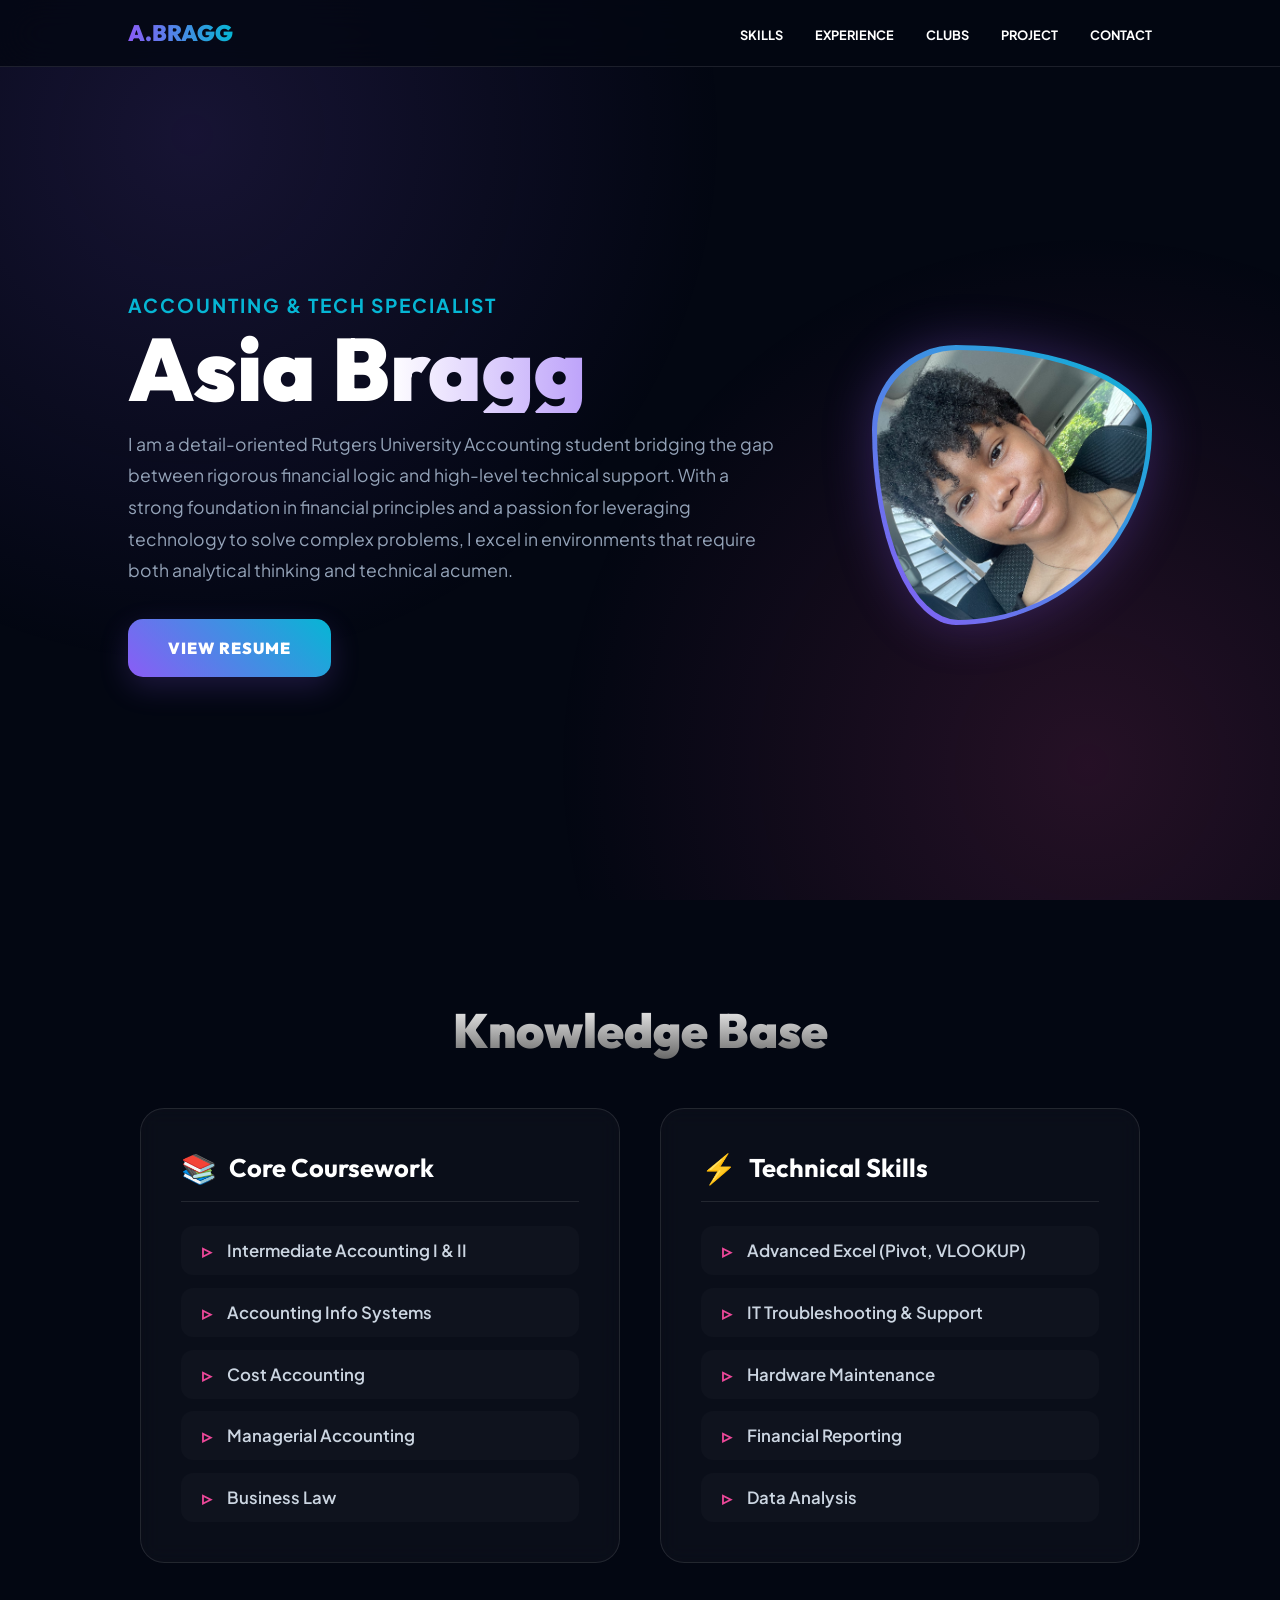
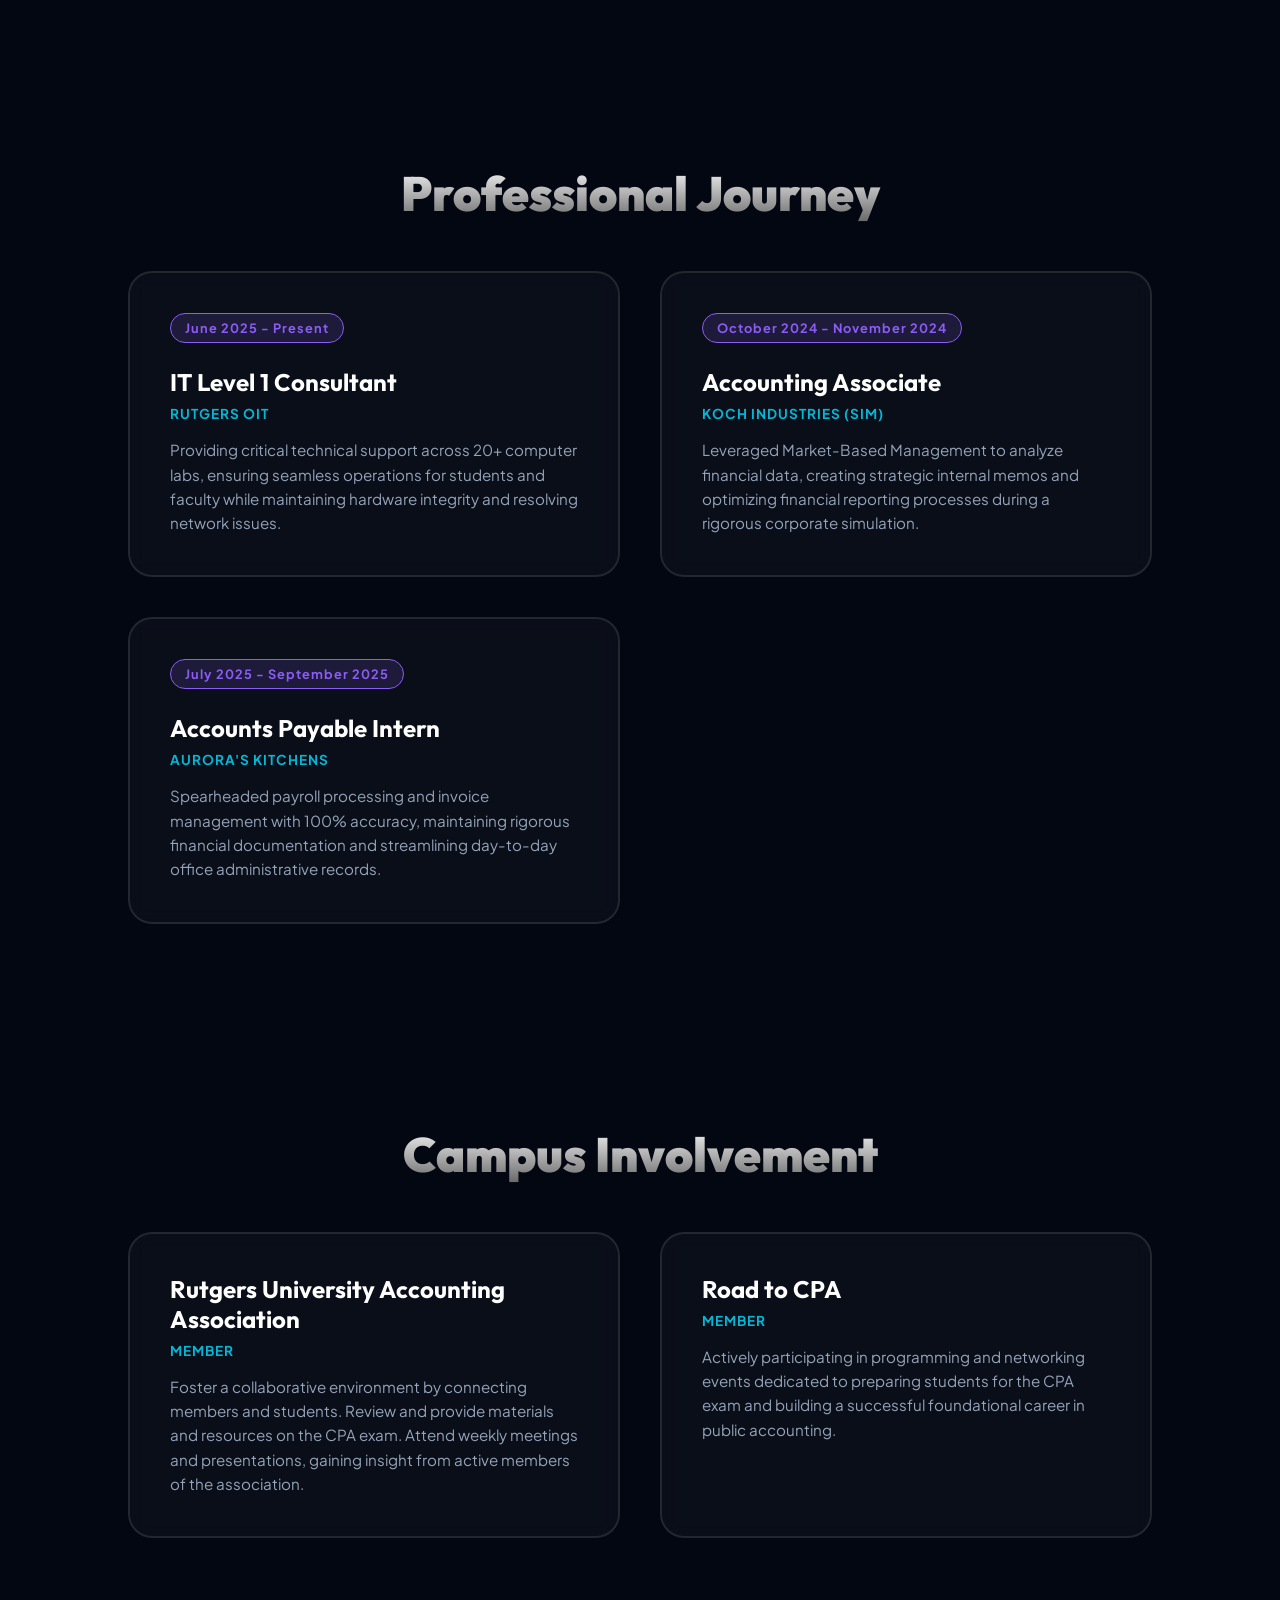
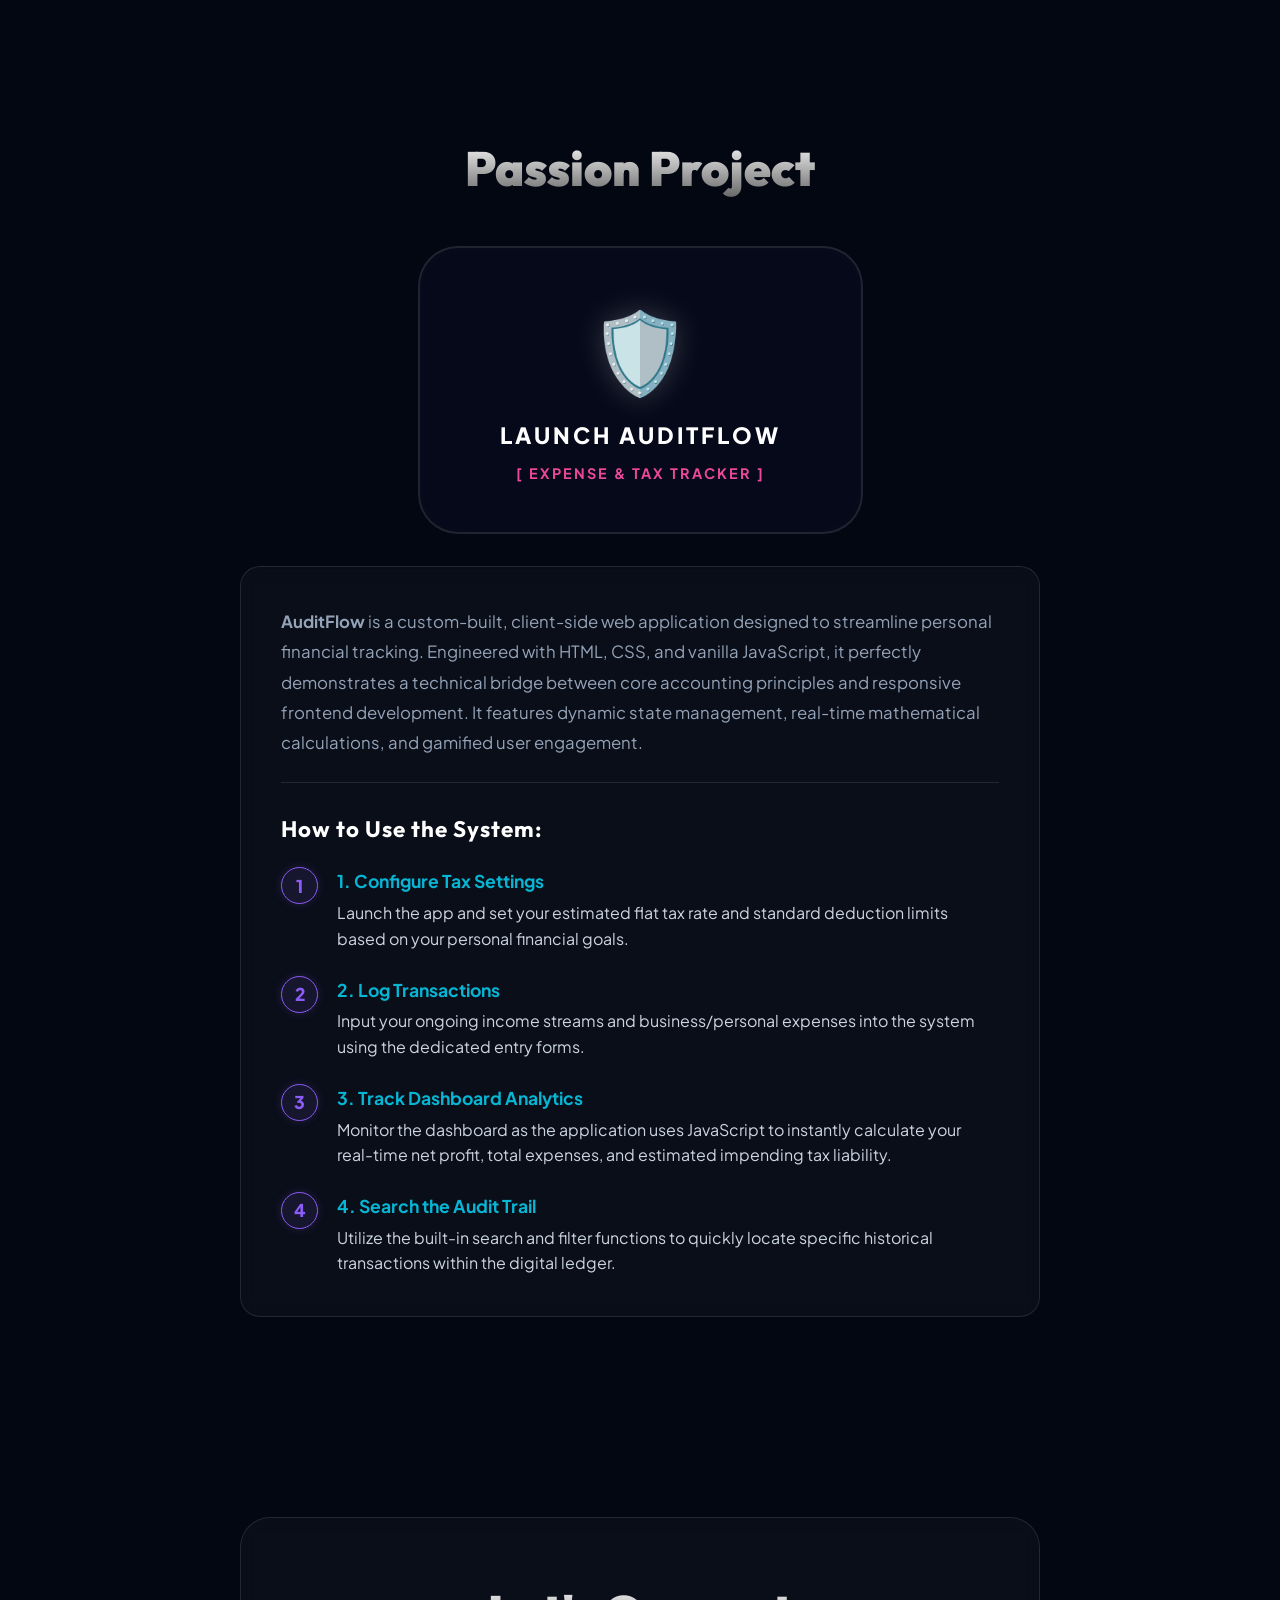
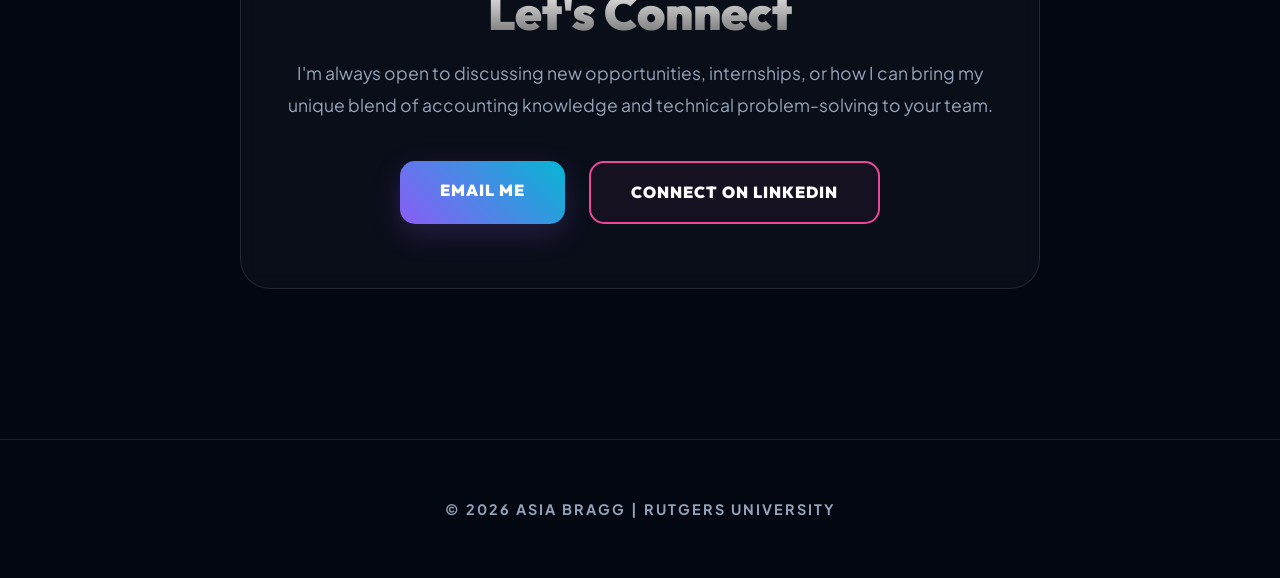
==== commit 31858a57: "Update index.html" ====
--- a/index.html
+++ b/index.html
@@ -178,6 +178,7 @@
             text-decoration: none; transition: 0.5s;
             box-shadow: inset 0 0 20px rgba(255,255,255,0.02);
             position: relative; overflow: hidden;
+            margin-bottom: 2rem;
         }
         .app-btn::before { content: ''; position: absolute; top: 0; left: -100%; width: 100%; height: 100%; background: linear-gradient(90deg, transparent, rgba(255,255,255,0.1), transparent); transition: 0.5s; }
         .app-btn:hover::before { left: 100%; }
@@ -188,6 +189,71 @@
         }
         .app-icon { font-size: 80px; margin-bottom: 20px; filter: drop-shadow(0 0 15px rgba(255,255,255,0.2)); }
         .app-label { color: white; font-weight: 900; font-size: 1.4rem; letter-spacing: 3px; }
+        
+        /* --- App Description Section --- */
+        .project-details {
+            max-width: 800px;
+            margin: 0 auto;
+            text-align: left;
+            background: var(--glass);
+            border-radius: 20px;
+            border: 1px solid var(--glass-border);
+            padding: 2.5rem;
+            backdrop-filter: blur(10px);
+        }
+        .project-details p.intro {
+            color: var(--text-muted);
+            font-size: 1.05rem;
+            line-height: 1.8;
+            margin-bottom: 2rem;
+            padding-bottom: 1.5rem;
+            border-bottom: 1px solid var(--glass-border);
+        }
+        .project-details h4 {
+            color: white;
+            font-size: 1.4rem;
+            margin-bottom: 1.5rem;
+            letter-spacing: 1px;
+        }
+        .step-list {
+            list-style: none;
+            counter-reset: custom-counter;
+            display: flex;
+            flex-direction: column;
+            gap: 1.5rem;
+        }
+        .step-item {
+            position: relative;
+            padding-left: 3.5rem;
+            color: #cbd5e1;
+            font-size: 1rem;
+            line-height: 1.6;
+        }
+        .step-item::before {
+            counter-increment: custom-counter;
+            content: counter(custom-counter);
+            position: absolute;
+            left: 0;
+            top: 0;
+            background: rgba(139, 92, 246, 0.1);
+            color: var(--primary);
+            width: 35px;
+            height: 35px;
+            border-radius: 50%;
+            display: flex;
+            align-items: center;
+            justify-content: center;
+            font-weight: 900;
+            font-size: 1.1rem;
+            border: 1px solid var(--primary);
+            box-shadow: 0 0 10px rgba(139, 92, 246, 0.2);
+        }
+        .step-item strong {
+            color: var(--tertiary);
+            display: block;
+            font-size: 1.1rem;
+            margin-bottom: 0.3rem;
+        }
 
         /* --- Contact Area --- */
         .contact-box {
@@ -324,6 +390,32 @@
                 <div class="app-label">LAUNCH AUDITFLOW</div>
                 <p style="color: var(--secondary); font-weight: bold; margin-top: 15px; font-size: 0.9rem; letter-spacing: 2px;">[ EXPENSE & TAX TRACKER ]</p>
             </a>
+            
+            <div class="project-details">
+                <p class="intro">
+                    <strong>AuditFlow</strong> is a custom-built, client-side web application designed to streamline personal financial tracking. Engineered with HTML, CSS, and vanilla JavaScript, it perfectly demonstrates a technical bridge between core accounting principles and responsive frontend development. It features dynamic state management, real-time mathematical calculations, and gamified user engagement.
+                </p>
+                
+                <h4>How to Use the System:</h4>
+                <ul class="step-list">
+                    <li class="step-item">
+                        <strong>1. Configure Tax Settings</strong>
+                        Launch the app and set your estimated flat tax rate and standard deduction limits based on your personal financial goals.
+                    </li>
+                    <li class="step-item">
+                        <strong>2. Log Transactions</strong>
+                        Input your ongoing income streams and business/personal expenses into the system using the dedicated entry forms.
+                    </li>
+                    <li class="step-item">
+                        <strong>3. Track Dashboard Analytics</strong>
+                        Monitor the dashboard as the application uses JavaScript to instantly calculate your real-time net profit, total expenses, and estimated impending tax liability.
+                    </li>
+                    <li class="step-item">
+                        <strong>4. Search the Audit Trail</strong>
+                        Utilize the built-in search and filter functions to quickly locate specific historical transactions within the digital ledger.
+                    </li>
+                </ul>
+            </div>
         </div>
     </section>
 
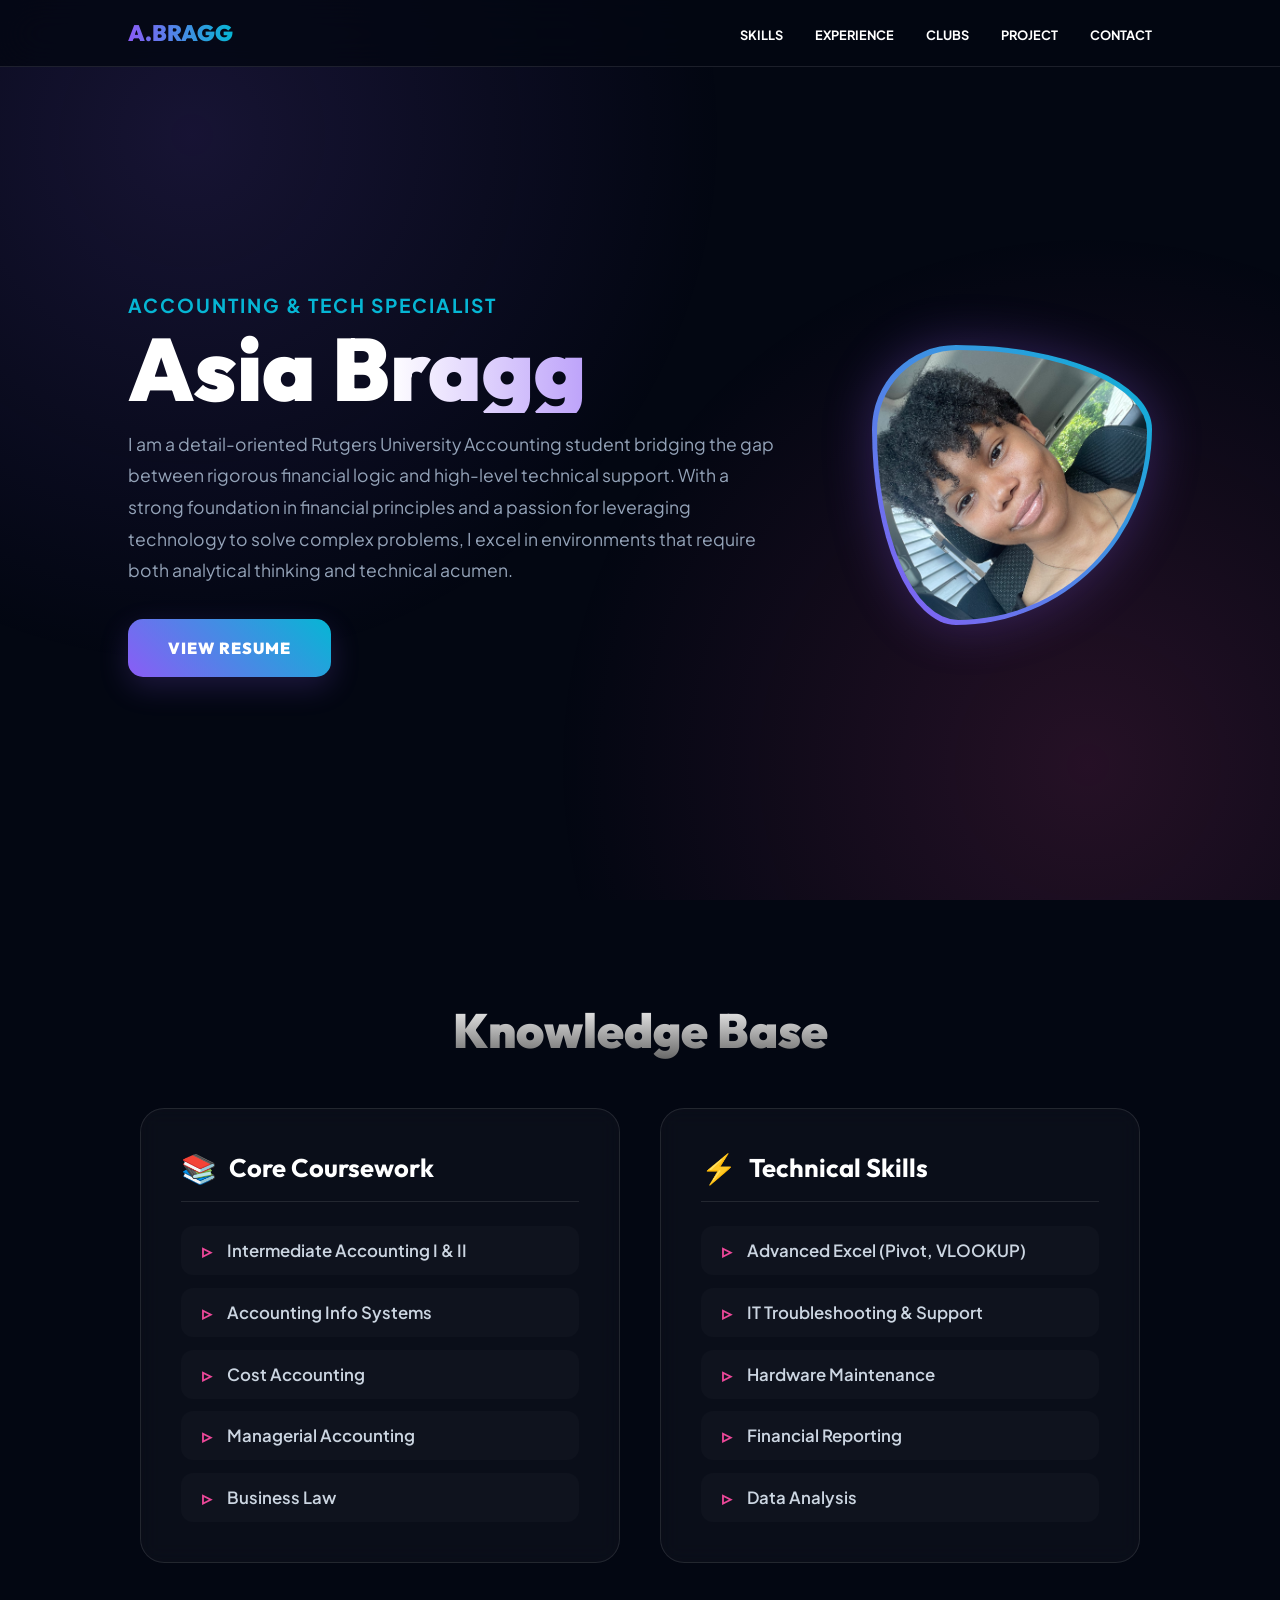
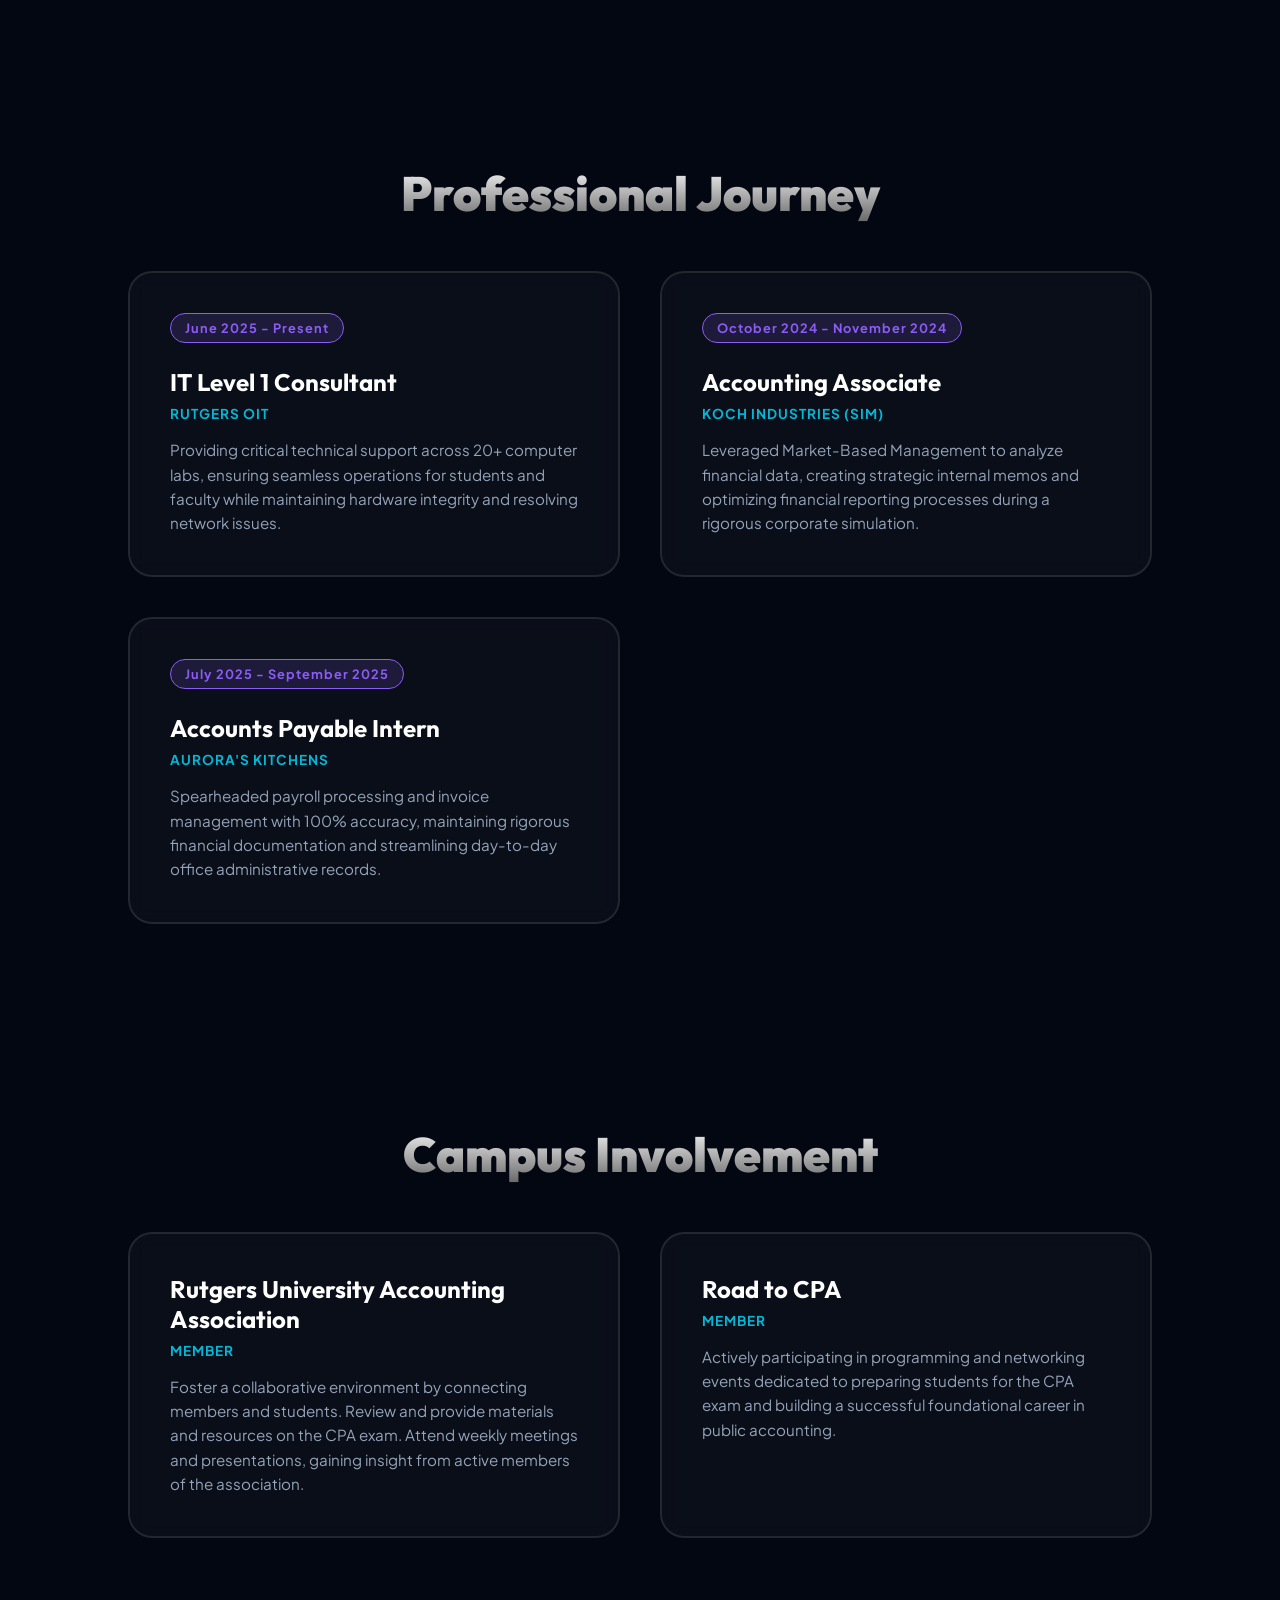
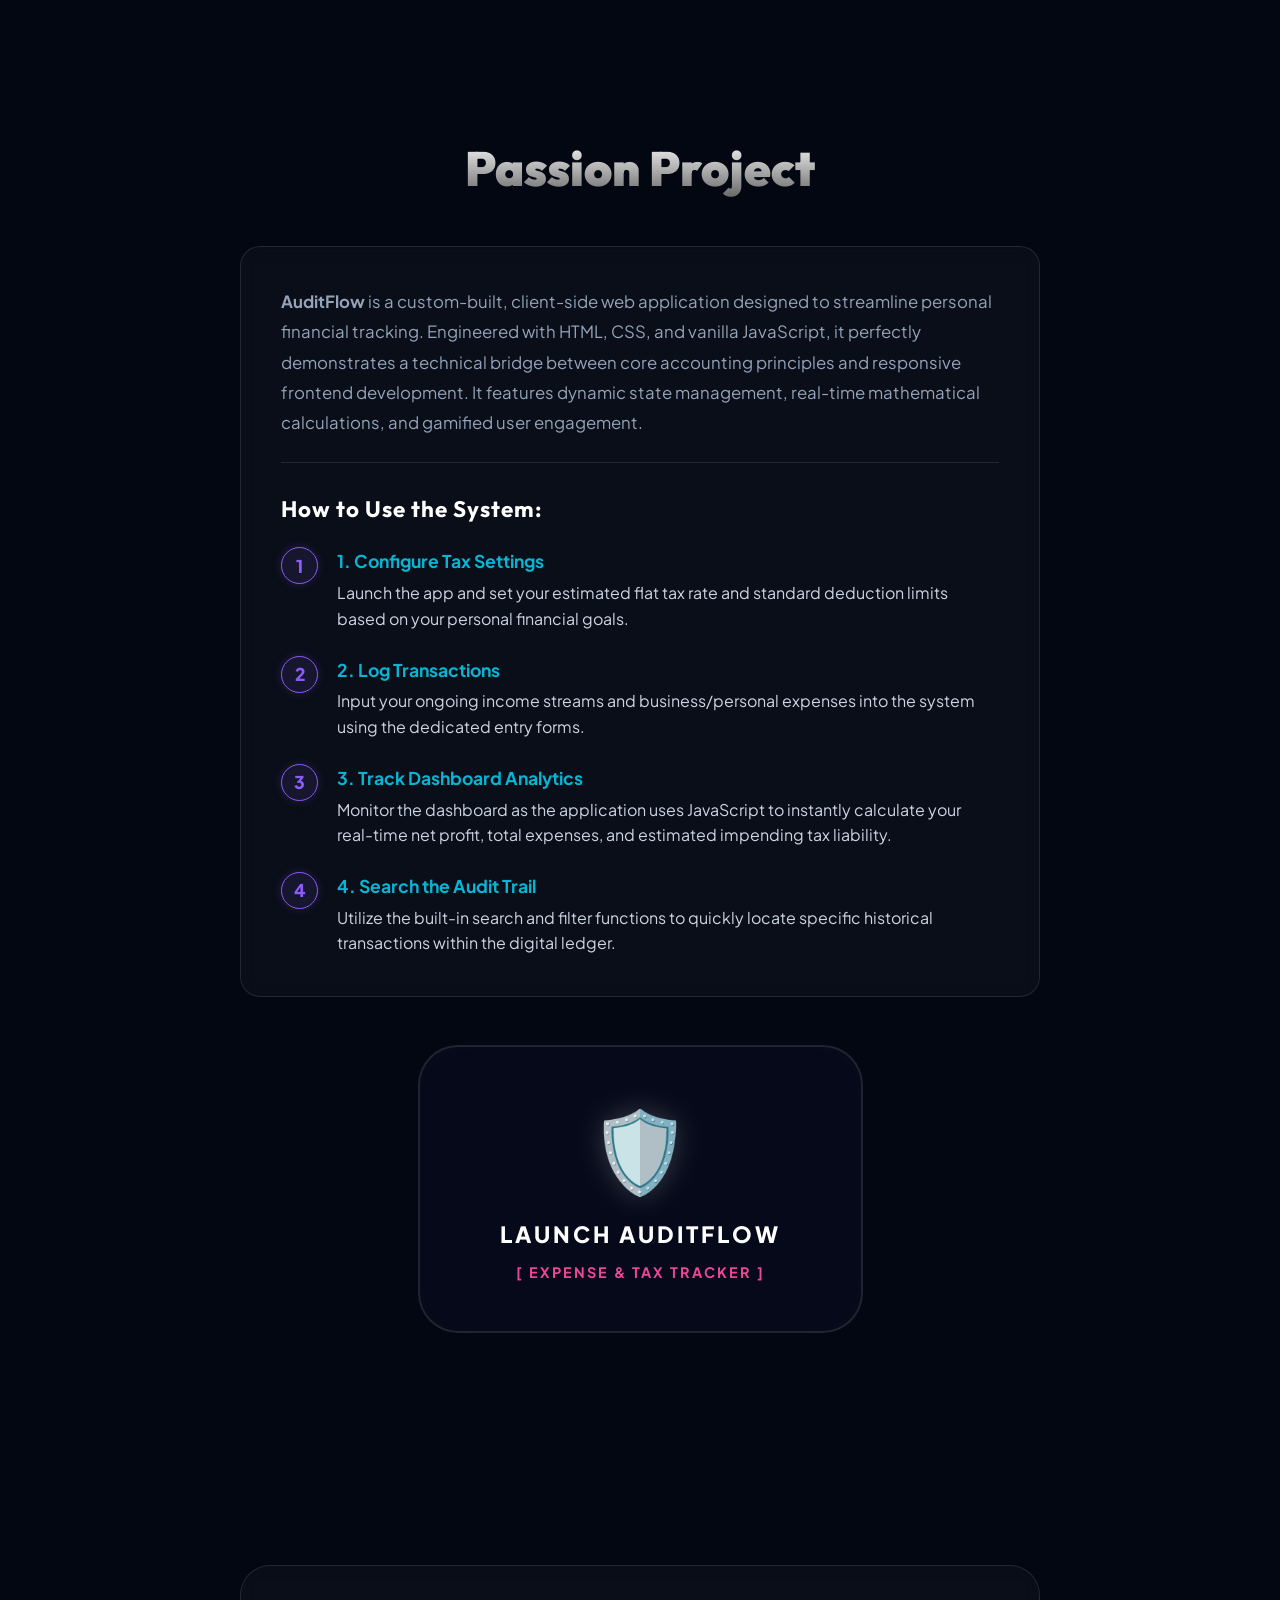
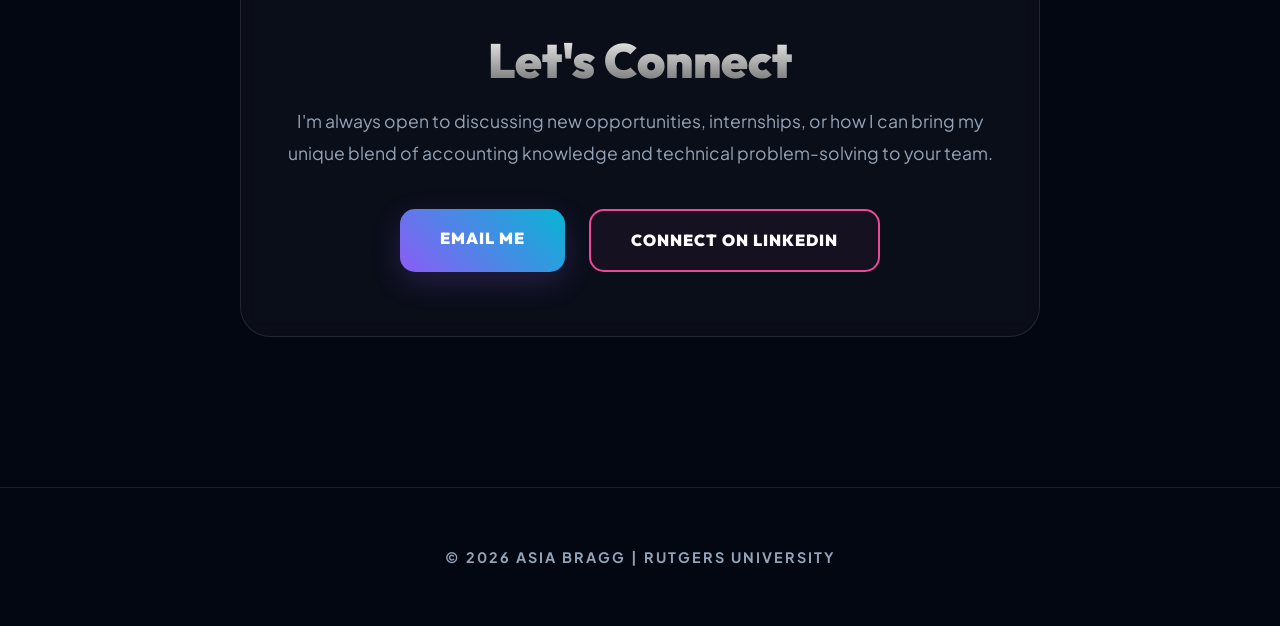
==== commit ce374028: "Update index.html" ====
--- a/index.html
+++ b/index.html
@@ -169,31 +169,10 @@
         .card p.company { font-weight: 700; color: var(--tertiary); margin-bottom: 1rem; text-transform: uppercase; font-size: 0.85rem; letter-spacing: 1px; }
         .card p.desc { font-size: 0.95rem; color: var(--text-muted); line-height: 1.6; position: relative; z-index: 2; }
 
-        /* --- Software Launcher --- */
-        .software-launcher { text-align: center; }
-        .app-btn {
-            display: inline-flex; flex-direction: column; align-items: center;
-            padding: 50px 80px; background: rgba(139, 92, 246, 0.03);
-            border: 2px solid var(--glass-border); border-radius: 40px;
-            text-decoration: none; transition: 0.5s;
-            box-shadow: inset 0 0 20px rgba(255,255,255,0.02);
-            position: relative; overflow: hidden;
-            margin-bottom: 2rem;
-        }
-        .app-btn::before { content: ''; position: absolute; top: 0; left: -100%; width: 100%; height: 100%; background: linear-gradient(90deg, transparent, rgba(255,255,255,0.1), transparent); transition: 0.5s; }
-        .app-btn:hover::before { left: 100%; }
-        .app-btn:hover { 
-            transform: scale(1.05); border-color: var(--secondary); 
-            background: rgba(236, 72, 153, 0.05);
-            box-shadow: 0 0 40px rgba(236, 72, 153, 0.2);
-        }
-        .app-icon { font-size: 80px; margin-bottom: 20px; filter: drop-shadow(0 0 15px rgba(255,255,255,0.2)); }
-        .app-label { color: white; font-weight: 900; font-size: 1.4rem; letter-spacing: 3px; }
-        
         /* --- App Description Section --- */
         .project-details {
             max-width: 800px;
-            margin: 0 auto;
+            margin: 0 auto 3rem auto; /* Added bottom margin for spacing before the button */
             text-align: left;
             background: var(--glass);
             border-radius: 20px;
@@ -255,6 +234,27 @@
             margin-bottom: 0.3rem;
         }
 
+        /* --- Software Launcher --- */
+        .software-launcher { text-align: center; }
+        .app-btn {
+            display: inline-flex; flex-direction: column; align-items: center;
+            padding: 50px 80px; background: rgba(139, 92, 246, 0.03);
+            border: 2px solid var(--glass-border); border-radius: 40px;
+            text-decoration: none; transition: 0.5s;
+            box-shadow: inset 0 0 20px rgba(255,255,255,0.02);
+            position: relative; overflow: hidden;
+            margin-bottom: 2rem;
+        }
+        .app-btn::before { content: ''; position: absolute; top: 0; left: -100%; width: 100%; height: 100%; background: linear-gradient(90deg, transparent, rgba(255,255,255,0.1), transparent); transition: 0.5s; }
+        .app-btn:hover::before { left: 100%; }
+        .app-btn:hover { 
+            transform: scale(1.05); border-color: var(--secondary); 
+            background: rgba(236, 72, 153, 0.05);
+            box-shadow: 0 0 40px rgba(236, 72, 153, 0.2);
+        }
+        .app-icon { font-size: 80px; margin-bottom: 20px; filter: drop-shadow(0 0 15px rgba(255,255,255,0.2)); }
+        .app-label { color: white; font-weight: 900; font-size: 1.4rem; letter-spacing: 3px; }
+
         /* --- Contact Area --- */
         .contact-box {
             background: var(--glass); border: 1px solid var(--glass-border);
@@ -384,38 +384,39 @@
 
     <section id="project">
         <h2 class="reveal">Passion Project</h2>
+        
+        <div class="project-details reveal">
+            <p class="intro">
+                <strong>AuditFlow</strong> is a custom-built, client-side web application designed to streamline personal financial tracking. Engineered with HTML, CSS, and vanilla JavaScript, it perfectly demonstrates a technical bridge between core accounting principles and responsive frontend development. It features dynamic state management, real-time mathematical calculations, and gamified user engagement.
+            </p>
+            
+            <h4>How to Use the System:</h4>
+            <ul class="step-list">
+                <li class="step-item">
+                    <strong>1. Configure Tax Settings</strong>
+                    Launch the app and set your estimated flat tax rate and standard deduction limits based on your personal financial goals.
+                </li>
+                <li class="step-item">
+                    <strong>2. Log Transactions</strong>
+                    Input your ongoing income streams and business/personal expenses into the system using the dedicated entry forms.
+                </li>
+                <li class="step-item">
+                    <strong>3. Track Dashboard Analytics</strong>
+                    Monitor the dashboard as the application uses JavaScript to instantly calculate your real-time net profit, total expenses, and estimated impending tax liability.
+                </li>
+                <li class="step-item">
+                    <strong>4. Search the Audit Trail</strong>
+                    Utilize the built-in search and filter functions to quickly locate specific historical transactions within the digital ledger.
+                </li>
+            </ul>
+        </div>
+
         <div class="software-launcher reveal">
             <a href="audit-lab/index.html" target="_blank" class="app-btn">
                 <div class="app-icon">🛡️</div>
                 <div class="app-label">LAUNCH AUDITFLOW</div>
                 <p style="color: var(--secondary); font-weight: bold; margin-top: 15px; font-size: 0.9rem; letter-spacing: 2px;">[ EXPENSE & TAX TRACKER ]</p>
             </a>
-            
-            <div class="project-details">
-                <p class="intro">
-                    <strong>AuditFlow</strong> is a custom-built, client-side web application designed to streamline personal financial tracking. Engineered with HTML, CSS, and vanilla JavaScript, it perfectly demonstrates a technical bridge between core accounting principles and responsive frontend development. It features dynamic state management, real-time mathematical calculations, and gamified user engagement.
-                </p>
-                
-                <h4>How to Use the System:</h4>
-                <ul class="step-list">
-                    <li class="step-item">
-                        <strong>1. Configure Tax Settings</strong>
-                        Launch the app and set your estimated flat tax rate and standard deduction limits based on your personal financial goals.
-                    </li>
-                    <li class="step-item">
-                        <strong>2. Log Transactions</strong>
-                        Input your ongoing income streams and business/personal expenses into the system using the dedicated entry forms.
-                    </li>
-                    <li class="step-item">
-                        <strong>3. Track Dashboard Analytics</strong>
-                        Monitor the dashboard as the application uses JavaScript to instantly calculate your real-time net profit, total expenses, and estimated impending tax liability.
-                    </li>
-                    <li class="step-item">
-                        <strong>4. Search the Audit Trail</strong>
-                        Utilize the built-in search and filter functions to quickly locate specific historical transactions within the digital ledger.
-                    </li>
-                </ul>
-            </div>
         </div>
     </section>
 
